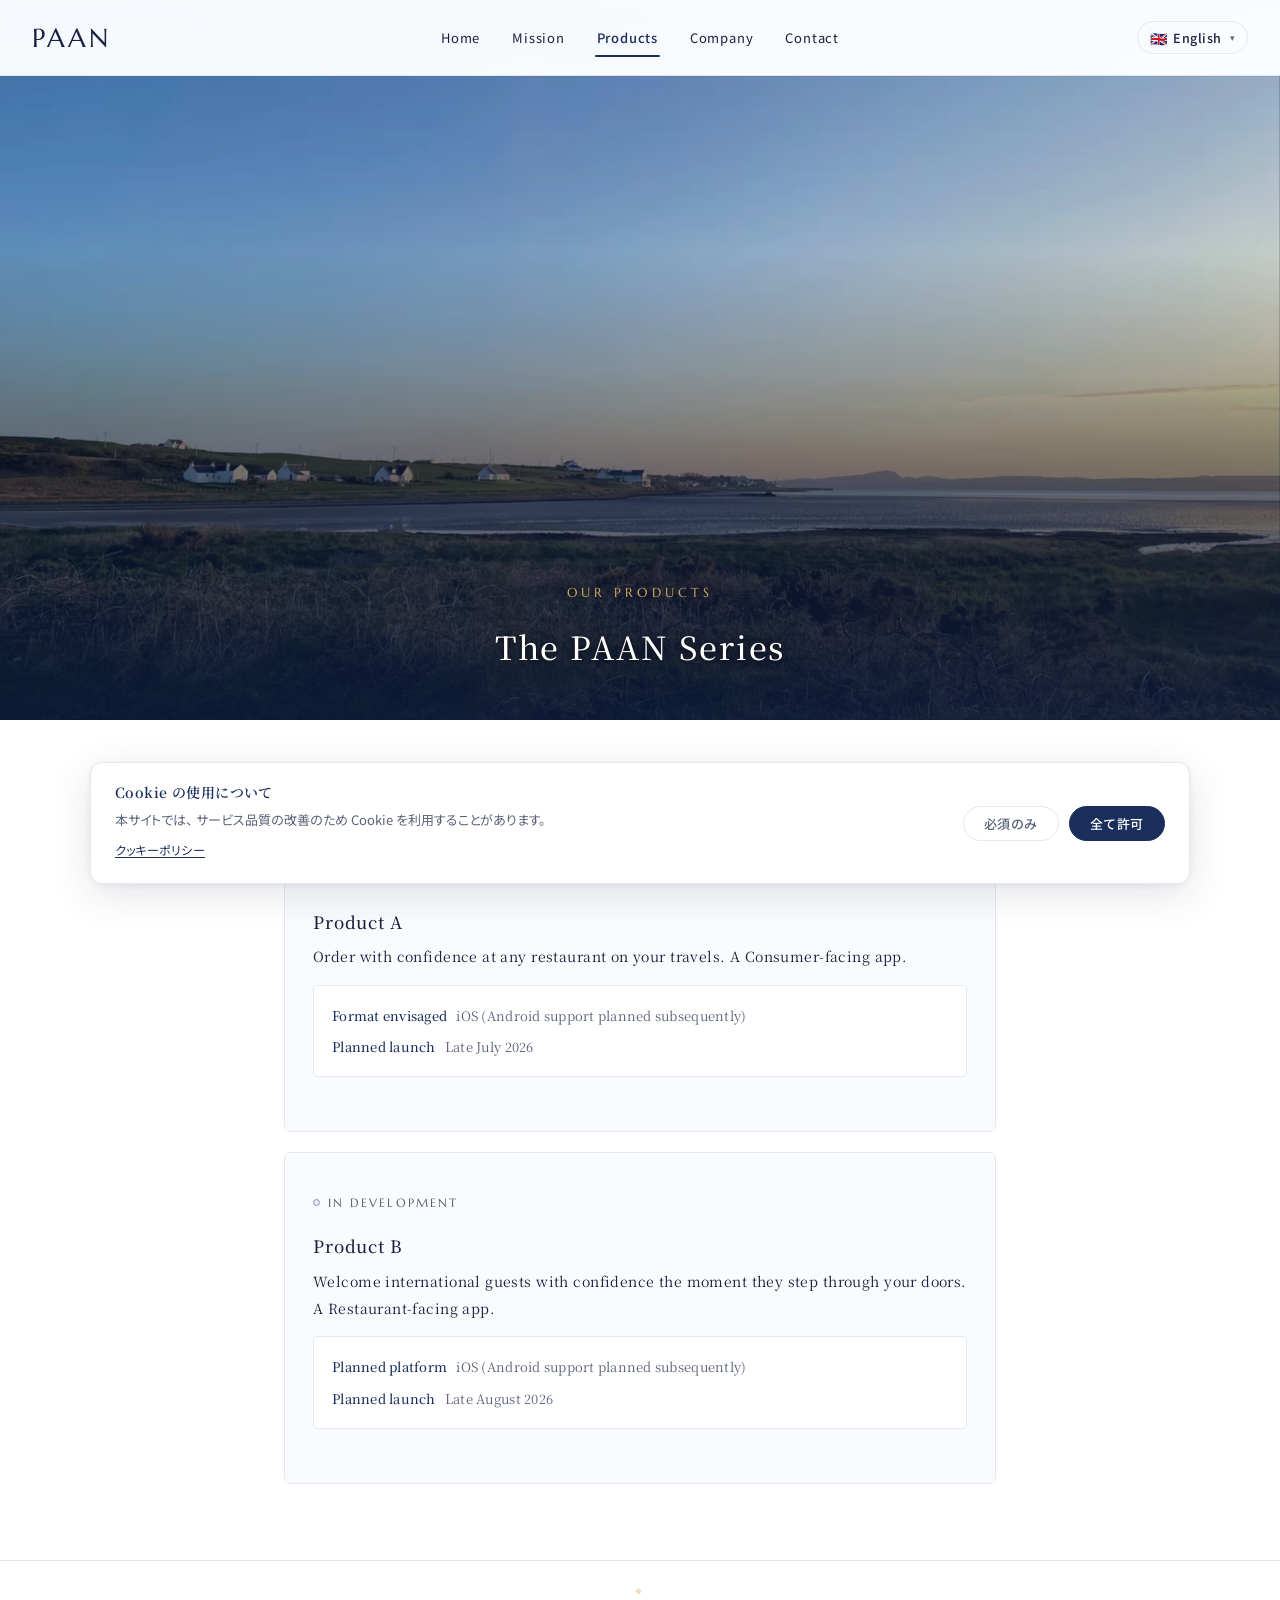
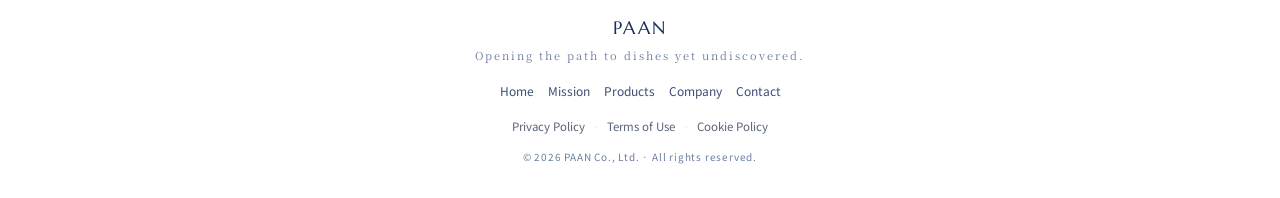
==== brand.html @ b70f4df4 "v42: apply mission question_p2 and first_p2 rewrite across 12 langs (v41 missed i18n due to encoding" ====
<!DOCTYPE html>
<html lang="ja" class="no-js">
<head>
<meta charset="UTF-8">
<meta name="viewport" content="width=device-width, initial-scale=1.0, viewport-fit=cover">
<title data-i18n="seo.titles.brand">プロダクト | 株式会社PAAN</title>
<meta name="description" data-i18n-attr="content:page.brand.description" content="株式会社PAAN が手掛けるプロダクト。">
<meta name="keywords" data-i18n-attr="content:seo.keywords" content="株式会社PAAN, PAAN, 乾 禄三郎, 由井 恒輝">
<meta name="author" content="株式会社PAAN">
<meta name="publisher" content="株式会社PAAN">
<meta name="geo.region" content="JP-13">
<meta name="geo.placename" content="目黒区, 東京都">
<meta name="geo.position" content="35.6442;139.7000">
<meta name="ICBM" content="35.6442, 139.7000">
<meta name="theme-color" content="#1A2E5C">
<meta name="apple-mobile-web-app-title" content="PAAN">
<meta property="og:type" content="article">
<meta property="og:title" data-i18n-attr="content:seo.titles.brand" content="プロダクト | 株式会社PAAN">
<meta property="og:description" data-i18n-attr="content:page.brand.description" content="食を通じた文化の橋渡しを、 テクノロジーと人工知能の力で。">
<meta property="og:url" content="https://www.paan.co.jp/brand">

<!-- SEO: canonical -->
<link rel="canonical" href="https://www.paan.co.jp/brand">

<!-- SEO: hreflang for 12 locales + x-default -->
<link rel="alternate" hreflang="ja" href="https://www.paan.co.jp/brand">
<link rel="alternate" hreflang="en" href="https://www.paan.co.jp/en/brand">
<link rel="alternate" hreflang="zh-CN" href="https://www.paan.co.jp/zh-CN/brand">
<link rel="alternate" hreflang="zh-TW" href="https://www.paan.co.jp/zh-TW/brand">
<link rel="alternate" hreflang="ko" href="https://www.paan.co.jp/ko/brand">
<link rel="alternate" hreflang="es" href="https://www.paan.co.jp/es/brand">
<link rel="alternate" hreflang="fr" href="https://www.paan.co.jp/fr/brand">
<link rel="alternate" hreflang="de" href="https://www.paan.co.jp/de/brand">
<link rel="alternate" hreflang="it" href="https://www.paan.co.jp/it/brand">
<link rel="alternate" hreflang="vi" href="https://www.paan.co.jp/vi/brand">
<link rel="alternate" hreflang="id" href="https://www.paan.co.jp/id/brand">
<link rel="alternate" hreflang="th" href="https://www.paan.co.jp/th/brand">
<link rel="alternate" hreflang="x-default" href="https://www.paan.co.jp/brand">

<!-- OGP: og:image (= i18n.jsが言語別に書き換え) -->
<meta property="og:image" content="https://www.paan.co.jp/og/og-ja.png">
<meta property="og:image:width" content="1200">
<meta property="og:image:height" content="630">
<meta property="og:image:alt" content="PAAN">
<meta property="og:locale" content="ja_JP">
<meta property="og:locale:alternate" content="en_GB">
<meta property="og:locale:alternate" content="zh_CN">
<meta property="og:locale:alternate" content="zh_TW">
<meta property="og:locale:alternate" content="ko_KR">
<meta property="og:locale:alternate" content="es_ES">
<meta property="og:locale:alternate" content="fr_FR">
<meta property="og:locale:alternate" content="de_DE">
<meta property="og:locale:alternate" content="it_IT">
<meta property="og:locale:alternate" content="vi_VN">
<meta property="og:locale:alternate" content="id_ID">
<meta property="og:locale:alternate" content="th_TH">

<!-- Twitter Card -->
<meta name="twitter:card" content="summary_large_image">
<meta name="twitter:image" content="https://www.paan.co.jp/og/og-ja.png">

<link rel="icon" type="image/png" sizes="32x32" href="/favicon-32.png?v=42">
<link rel="icon" type="image/png" sizes="16x16" href="/favicon-16.png?v=42">
<link rel="shortcut icon" href="/favicon.ico?v=42">
<link rel="apple-touch-icon" sizes="180x180" href="/apple-touch-icon.png?v=42">
<link rel="manifest" href="/site.webmanifest">

<!-- v30.33: hero image preload for LCP -->
<link rel="preload" as="image" type="image/avif" href="/assets/hero/hero-brand-1600.avif" media="(min-width:721px)">
<link rel="preload" as="image" type="image/avif" href="/assets/hero/hero-brand-mobile-1200.avif" media="(max-width:720px)">
<link rel="preload" as="image" type="image/webp" href="/assets/hero/hero-brand-1600.webp" media="(min-width:721px)">
<link rel="preload" as="image" type="image/webp" href="/assets/hero/hero-brand-mobile-1200.webp" media="(max-width:720px)">
<link rel="preconnect" href="https://fonts.googleapis.com">
<link rel="preconnect" href="https://fonts.gstatic.com" crossorigin>
<link href="https://fonts.googleapis.com/css2?family=Marcellus&family=Playfair+Display:wght@400;500;600&family=Noto+Serif+JP:wght@400;500&family=Noto+Sans+JP:wght@400;500;700&display=swap" rel="stylesheet">

<link rel="stylesheet" href="/style.css?v=42">
<link rel="stylesheet" href="/cookie-consent.css?v=42">
<script src="/i18n.js" defer></script>
<script src="/header-footer.js" defer></script>
<script src="/paan-anim.js" defer></script>
<script src="/cookie-consent.js" defer></script>
<!-- v30.31: JSON-LD Organization for Google Knowledge Panel -->
<script type="application/ld+json">
{
  "@context": "https://schema.org",
  "@type": "Organization",
  "name": "株式会社PAAN",
  "alternateName": "PAAN Co., Ltd.",
  "url": "https://www.paan.co.jp",
  "logo": "https://www.paan.co.jp/icon-512.png",
  "image": "https://www.paan.co.jp/og/og-ja.png",
  "description": "食を通じて、 言葉と文化の壁を越え、 未だ見ぬ料理への道を拓く。 株式会社PAAN は、 PAAN シリーズを通じて、 食事の前にあるさまざまな悔しさにプロダクトで応えていきます。",
  "foundingDate": "2026-06-03",
  "founders": [
    {
      "@type": "Person",
      "name": "乾 禄三郎",
      "alternateName": "Rokusaburo INUI",
      "jobTitle": "代表取締役 / CEO"
    },
    {
      "@type": "Person",
      "name": "由井 恒輝",
      "alternateName": "Koki YUI",
      "jobTitle": "ジェネラルカウンセル / GC"
    }
  ],
  "address": {
    "@type": "PostalAddress",
    "streetAddress": "中目黒 3-5-20",
    "addressLocality": "目黒区",
    "addressRegion": "東京都",
    "postalCode": "153-0061",
    "addressCountry": "JP"
  },
  "sameAs": []
}
</script>

    <!-- v35: 他ページの prefetch (アイドル時に裏で取得、 遷移時に即時表示) -->
    <link rel="prefetch" href="/" as="document">
    <link rel="prefetch" href="/mission" as="document">
    <link rel="prefetch" href="/company" as="document">
    <link rel="prefetch" href="/contact" as="document">
    <link rel="prefetch" href="/message" as="document">
  </head>
<body data-site="paan">

<div id="site-header"></div>

<!-- HERO (v30: アイラ島 夕陽の海岸 = brand) -->
<section class="sub-hero sub-hero-brand">
  <picture class="hero-bg">
    <source type="image/avif" media="(min-width:1280px)" srcset="/assets/hero/hero-brand-1600.avif">
    <source type="image/avif" media="(min-width:721px)" srcset="/assets/hero/hero-brand-1600.avif">
    <source type="image/avif" media="(min-width:481px)" srcset="/assets/hero/hero-brand-mobile-1200.avif">
    <source type="image/avif" srcset="/assets/hero/hero-brand-mobile-800.avif">
    <source type="image/webp" media="(min-width:1280px)" srcset="/assets/hero/hero-brand-1600.webp">
    <source type="image/webp" media="(min-width:721px)" srcset="/assets/hero/hero-brand-1600.webp">
    <source type="image/webp" media="(min-width:481px)" srcset="/assets/hero/hero-brand-mobile-1200.webp">
    <source type="image/webp" srcset="/assets/hero/hero-brand-mobile-800.webp">
    <img src="/assets/hero/hero-brand-1600.webp"
         alt=""
         loading="eager"
         fetchpriority="high"
         decoding="async"
         class="hero-bg-img">
  </picture>
  <div class="hero-content">
  <div class="page-eyebrow" data-i18n="page.brand.eyebrow">Our Products</div>
  <h1 class="page-title" data-i18n="page.brand.page_title">PAAN シリーズ</h1>
  </div>
</section>

<main class="page-wrap">

  <section class="info-section anim-reveal">
    <h2 class="info-h" data-i18n="page.brand.first_h">プロダクト</h2>

    <article class="brand-card">
      <div class="brand-card-status brand-card-status--testing">
        <span class="status-dot status-dot-testing" aria-hidden="true"></span>
        <span data-i18n="page.brand.menupaan_status">テスト中</span>
      </div>

      <h3 class="brand-card-name-sm" data-i18n="page.brand.menupaan_name">プロダクトA</h3>

      <div class="brand-card-body">
        <p data-i18n="page.brand.menupaan_desc"></p>
        <ul class="brand-features">
          <li><strong data-i18n="page.brand.menupaan_feature_form_label">想定提供形態</strong> <span data-i18n="page.brand.menupaan_feature_form_value"></span></li>
          <li><strong data-i18n="page.brand.menupaan_feature_launch_label">公開予定</strong> <span data-i18n="page.brand.menupaan_feature_launch_value"></span></li>
        </ul>
      </div>
    </article>

    <article class="brand-card">
      <div class="brand-card-status">
        <span class="status-dot status-dot-soon" aria-hidden="true"></span>
        <span data-i18n="page.brand.others_status">開発中</span>
      </div>

      <h3 class="brand-card-name-sm" data-i18n="page.brand.others_name">プロダクトB</h3>

      <div class="brand-card-body">
        <p data-i18n="page.brand.others_desc"></p>
        <ul class="brand-features">
          <li><strong data-i18n="page.brand.others_feature_form_label">想定提供形態</strong> <span data-i18n="page.brand.others_feature_form_value"></span></li>
          <li><strong data-i18n="page.brand.others_feature_launch_label">公開予定</strong> <span data-i18n="page.brand.others_feature_launch_value"></span></li>
        </ul>
      </div>
    </article>
  </section>

</main>

<div id="site-footer"></div>

</body>
</html>
---- style.css ----
/* ============================================
   PAAN Corporate Site v2
   menupaan.com 完全踏襲、 色のみ Royal Navy 系に置換
   ============================================ */

:root {
  /* === Color tokens === */
  /* menupaan: 主軸赤 #9B1C31 → PAAN: 主軸紺 #1A2E5C */
  --paan-primary:      #1A2E5C;   /* 主軸 royal navy (= menupaan #9B1C31 相当) */
  --paan-primary-deep: #0E1C3D;   /* hover 用 deep (= menupaan #7A1025 相当) */
  --paan-primary-soft: #6B7DA0;   /* sub label 紺グレー (= menupaan #C27680 相当) */
  --paan-gold:         #C9A961;   /* heritage gold (= menupaan diners theme と共通) */

  /* === Surfaces & lines === */
  --paan-bg:        #FFFFFF;
  --paan-card:      #FAFBFD;       /* 微寒色 (紺系の極淡い背景、 旧 #FDFAFB から青寄りへ) */
  --paan-line:      #E4E8F0;       /* menupaan #F0E4D9 相当 (紺系) */
  --paan-line-2:    #E0E5ED;       /* footer border 相当 (紺系統) */

  /* === Type colors === */
  --paan-ink:       #1A2040;       /* 本文 (= menupaan #3A1420 相当の濃紺) */
  --paan-ink-mid:   #5A6378;       /* 中間 (= menupaan #7A6968 相当) */
  --paan-ink-soft:  #8898B2;       /* 弱 (= menupaan #C27680 相当) */
}

* { margin:0; padding:0; box-sizing:border-box; }

/* v30.37: html背景を明示 (=ページ遷移時の黒チラつき防止) */
html {
  background:#FFFFFF;
}

body {
  font-family:'Noto Sans JP', -apple-system, 'Helvetica Neue', sans-serif;
  background:#FFFFFF;
  color:var(--paan-ink);
  line-height:1.8;
  -webkit-font-smoothing:antialiased;
  -moz-osx-font-smoothing:grayscale;
  text-rendering:optimizeLegibility;
  /* fixed header オフセット (menupaan踏襲) */
  padding-top:96px;
}

html { scroll-padding-top:108px; scroll-behavior:smooth; }

a { color:inherit; text-decoration:none; }

img { max-width:100%; height:auto; display:block; }

/* ============================================
   HEADER — menupaan.com 完全踏襲 (fixed + blur)
   ============================================ */
.mp-site-header {
  padding:20px 32px;
  display:flex;
  align-items:center;
  justify-content:space-between;
  border-bottom:1px solid var(--paan-line);
  background:rgba(255,255,255,0.96);
  backdrop-filter:saturate(160%) blur(14px);
  -webkit-backdrop-filter:saturate(160%) blur(14px);
  font-family:'Noto Sans JP', -apple-system, sans-serif;
  position:fixed;
  top:0; left:0; right:0;
  z-index:1000;
  will-change:transform;
  -webkit-transform:translate3d(0,0,0);
  transform:translate3d(0,0,0);
  box-shadow:0 1px 0 rgba(0,0,0,0.04);
}

.mp-site-header.mp-scrolled {
  box-shadow:0 2px 12px rgba(0,0,0,0.06);
}

.mp-site-header a { text-decoration:none; color:inherit; }

/* ロゴ — menupaan の MENU-PAAN 表記と完全同形式
   v3 (2026-05-10 ろくちゃん指示「ヘッダーnavの中央揃え微調整」):
   flex:1 を持たせて右側の mp-header-spacer (= flex:1) と対称化、
   ロゴ幅に依存せず mp-lp-nav が画面物理中央に揃う仕組み。 */
.mp-site-logo {
  font-family:'Marcellus', 'Noto Serif JP', serif;
  font-size:26px;
  color:var(--paan-primary);
  letter-spacing:3px;
  line-height:1;
  display:inline-flex;
  align-items:baseline;
  gap:10px;
  white-space:nowrap;
  flex-shrink:0;
  flex:1;
  justify-content:flex-start;
}

/* LP ナビ (menupaan踏襲: 中央寄せ、 下線 active 表示) */
.mp-lp-nav {
  display:flex;
  align-items:center;
  gap:28px;
  flex:1;
  justify-content:center;
}

.mp-lp-link {
  font-size:13px;
  letter-spacing:0.06em;
  color:#5a6378;
  padding:6px 2px;
  position:relative;
  transition:color 0.15s;
  white-space:nowrap;
}

.mp-lp-link:hover {
  color:var(--paan-primary);
}

.mp-lp-link.active {
  color:var(--paan-primary);
  font-weight:500;
}

.mp-lp-link.active::after {
  content:'';
  position:absolute;
  bottom:-2px;
  left:0; right:0;
  height:2px;
  border-radius:2px;
  background:var(--paan-primary);
}

/* 言語ドロップダウン (= 右側、 menupaan.com 完全踏襲)
   v17 (2026-05-11): 12言語対応の locale dropdown を追加
   ヘッダー右側に配置し、 mp-lp-nav (= 中央揃え) との左右対称を維持 */
.mp-locale-wrapper {
  position:relative;
  flex:1;
  display:flex;
  justify-content:flex-end;
}

.mp-locale-button {
  display:inline-flex;
  align-items:center;
  gap:6px;
  background:transparent;
  border:1px solid var(--paan-line);
  border-radius:999px;
  padding:6px 12px;
  font-family:'Noto Sans JP', sans-serif;
  font-size:12.5px;
  color:var(--paan-ink);
  cursor:pointer;
  transition:all 0.15s;
}

.mp-locale-button:hover {
  border-color:var(--paan-primary-soft);
  background:var(--paan-card);
}

.mp-locale-flag {
  font-size:14px;
  line-height:1;
}

.mp-locale-name {
  font-weight:500;
  letter-spacing:0.04em;
}

.mp-locale-arrow {
  font-size:9px;
  color:var(--paan-ink-mid);
  margin-left:2px;
}

.mp-locale-menu {
  position:absolute;
  top:calc(100% + 8px);
  right:0;
  min-width:280px;
  background:#FFFFFF;
  border:1px solid var(--paan-line);
  border-radius:8px;
  box-shadow:0 8px 24px rgba(26,32,64,0.10);
  padding:6px;
  display:none;
  grid-template-columns:1fr 1fr;
  gap:2px;
  z-index:1000;
}

.mp-locale-menu.is-open {
  display:grid;
}

.mp-locale-item {
  display:flex;
  align-items:center;
  gap:8px;
  padding:8px 10px;
  border-radius:6px;
  text-decoration:none;
  color:var(--paan-ink);
  font-size:12.5px;
  font-family:'Noto Sans JP', sans-serif;
  letter-spacing:0.02em;
  transition:background 0.12s;
}

.mp-locale-item:hover {
  background:var(--paan-card);
}

.mp-locale-item.is-current {
  background:var(--paan-card);
  font-weight:500;
}

.mp-locale-item-flag {
  font-size:15px;
  line-height:1;
  flex-shrink:0;
}

.mp-locale-item-name {
  flex:1;
  white-space:nowrap;
  overflow:hidden;
  text-overflow:ellipsis;
}

.mp-locale-item-check {
  color:var(--paan-primary);
  font-size:12px;
  margin-left:auto;
}

/* ============================================================
   v18: モバイル ハンバーガーメニュー + 全画面ドロワー
   デスクトップでは display:none、 モバイル (≤720px) で出現
   ============================================================ */
.mp-burger {
  display:none;
  flex-direction:column;
  justify-content:space-between;
  width:28px;
  height:20px;
  background:transparent;
  border:0;
  padding:0;
  cursor:pointer;
  flex-shrink:0;
}

.mp-burger-bar {
  display:block;
  width:100%;
  height:2px;
  background:var(--paan-primary);
  border-radius:2px;
  /* v30.36: 時間延長 + cubic-bezier で上品な変形 */
  transition: transform 0.4s cubic-bezier(0.68, -0.55, 0.27, 1.55), opacity 0.25s ease;
}

/* 開いた状態 (= ✕ 形に変形、 closeBtn を別途置くので任意) */
.mp-burger[aria-expanded="true"] .mp-burger-bar:nth-child(1) {
  transform:translateY(9px) rotate(45deg);
}
.mp-burger[aria-expanded="true"] .mp-burger-bar:nth-child(2) {
  opacity:0;
}
.mp-burger[aria-expanded="true"] .mp-burger-bar:nth-child(3) {
  transform:translateY(-9px) rotate(-45deg);
}

/* v30.10: MENU-PAAN完全踏襲のハンバーガー
   - ヘッダー直下、 右側に寄せた縦長パネル (= 全幅ではない)
   - 背景白 + 控えめshadow
   - 言語セクションはアコーディオン (= 初期は閉じて、 タップで展開) */
.mp-mobile-drawer {
  /* v30.37: 外側コンテナは即時表示/非表示。 アニメは drawer-inner で担当 */
  position:fixed;
  top:64px;
  left:0;
  right:0;
  bottom:0;
  background:transparent;
  z-index:9999;
  pointer-events:none;
  /* 閉じてる時は内側がアニメ後に invisible になるので、 クリックを透過 */
}

@media (max-width:480px) {
  .mp-mobile-drawer { top:60px; }
}

.mp-mobile-drawer.is-open {
  pointer-events:auto;
}

.mp-mobile-drawer-inner {
  position:absolute;
  top:0;
  right:0;
  /* v30.37: 上品な開閉アニメ */
  width:240px;
  max-width:calc(100vw - 28px);
  max-height:calc(100vh - 70px);
  background:#FFFFFF;
  padding:8px 0;
  overflow-y:auto;
  overflow-x:hidden;
  /* 動きの起点を右上 = 「メニューアイコンから生まれる」 ように
     初期 opacity:0 + translateY(-8px) + scale(0.96)
     開く時 (= is-open) はゆっくりふわっと開く (0.45秒)
     閉じる時 (= is-open外す) は素早く消える (0.22秒) */
  transform-origin: 100% 0;
  transform: translateY(-8px) scale(0.96);
  opacity: 0;
  visibility: hidden;
  transition:
    transform 0.22s cubic-bezier(0.4, 0, 1, 1),
    opacity 0.18s ease-out,
    visibility 0s linear 0.22s;
  box-shadow:0 14px 40px rgba(26, 46, 92, 0.18), 0 2px 10px rgba(26, 46, 92, 0.08);
  border:1px solid var(--paan-line);
  border-radius:10px;
  box-sizing:border-box;
}

.mp-mobile-drawer.is-open .mp-mobile-drawer-inner {
  transform: translateY(0) scale(1);
  opacity: 1;
  visibility: visible;
  /* 開く時はゆっくり、 上品なオーバーシュート風 cubic-bezier */
  transition:
    transform 0.45s cubic-bezier(0.16, 1, 0.3, 1),
    opacity 0.28s ease-out,
    visibility 0s linear 0s;
}

/* v30.37: ドロワー閉じる時もアニメを保持 (=is-open外しでcubic-bezier効く) */

/* v30.37: ドロワー内のメニュー項目を staggered で順番に登場
   ドロワー枠が動いてる途中から項目が現れ始める = 一連の流れに */
.mp-mobile-drawer .mp-mobile-link,
.mp-mobile-drawer .mp-mobile-locale-toggle {
  opacity: 0;
  transform: translateY(-4px);
  transition:
    opacity 0.3s ease-out,
    transform 0.4s cubic-bezier(0.16, 1, 0.3, 1);
}

.mp-mobile-drawer.is-open .mp-mobile-link,
.mp-mobile-drawer.is-open .mp-mobile-locale-toggle {
  opacity: 1;
  transform: translateY(0);
}

/* 順番遅延 — ドロワー枠が開き始めてから 0.15s 後に項目1番目が現れる、 以後 0.06s 間隔
   nav 5項目 + トグル = 計6項目 */
.mp-mobile-drawer.is-open .mp-mobile-link:nth-child(1)  { transition-delay: 0.15s; }
.mp-mobile-drawer.is-open .mp-mobile-link:nth-child(2)  { transition-delay: 0.21s; }
.mp-mobile-drawer.is-open .mp-mobile-link:nth-child(3)  { transition-delay: 0.27s; }
.mp-mobile-drawer.is-open .mp-mobile-link:nth-child(4)  { transition-delay: 0.33s; }
.mp-mobile-drawer.is-open .mp-mobile-link:nth-child(5)  { transition-delay: 0.39s; }
.mp-mobile-drawer.is-open .mp-mobile-locale-toggle      { transition-delay: 0.45s; }

/* v30.40: 言語アコーディオン展開時の locale-item を staggered で登場 */
.mp-mobile-locale-item {
  opacity: 0;
  transform: translateY(-4px);
  transition:
    opacity 0.25s ease-out,
    transform 0.3s cubic-bezier(0.16, 1, 0.3, 1);
}

/* アコーディオン展開状態 (= aria-expanded=true) */
.mp-mobile-locale-toggle[aria-expanded="true"] + .mp-mobile-locale-grid .mp-mobile-locale-item {
  opacity: 1;
  transform: translateY(0);
}

/* locale-item の staggered (= 12言語、 各40msずつ遅延) */
.mp-mobile-locale-toggle[aria-expanded="true"] + .mp-mobile-locale-grid .mp-mobile-locale-item:nth-child(1)  { transition-delay: 0.04s; }
.mp-mobile-locale-toggle[aria-expanded="true"] + .mp-mobile-locale-grid .mp-mobile-locale-item:nth-child(2)  { transition-delay: 0.08s; }
.mp-mobile-locale-toggle[aria-expanded="true"] + .mp-mobile-locale-grid .mp-mobile-locale-item:nth-child(3)  { transition-delay: 0.12s; }
.mp-mobile-locale-toggle[aria-expanded="true"] + .mp-mobile-locale-grid .mp-mobile-locale-item:nth-child(4)  { transition-delay: 0.16s; }
.mp-mobile-locale-toggle[aria-expanded="true"] + .mp-mobile-locale-grid .mp-mobile-locale-item:nth-child(5)  { transition-delay: 0.20s; }
.mp-mobile-locale-toggle[aria-expanded="true"] + .mp-mobile-locale-grid .mp-mobile-locale-item:nth-child(6)  { transition-delay: 0.24s; }
.mp-mobile-locale-toggle[aria-expanded="true"] + .mp-mobile-locale-grid .mp-mobile-locale-item:nth-child(7)  { transition-delay: 0.28s; }
.mp-mobile-locale-toggle[aria-expanded="true"] + .mp-mobile-locale-grid .mp-mobile-locale-item:nth-child(8)  { transition-delay: 0.32s; }
.mp-mobile-locale-toggle[aria-expanded="true"] + .mp-mobile-locale-grid .mp-mobile-locale-item:nth-child(9)  { transition-delay: 0.36s; }
.mp-mobile-locale-toggle[aria-expanded="true"] + .mp-mobile-locale-grid .mp-mobile-locale-item:nth-child(10) { transition-delay: 0.40s; }
.mp-mobile-locale-toggle[aria-expanded="true"] + .mp-mobile-locale-grid .mp-mobile-locale-item:nth-child(11) { transition-delay: 0.44s; }
.mp-mobile-locale-toggle[aria-expanded="true"] + .mp-mobile-locale-grid .mp-mobile-locale-item:nth-child(12) { transition-delay: 0.48s; }

/* reduced-motion: アニメ無効 */
@media (prefers-reduced-motion: reduce) {
  .mp-mobile-drawer-inner,
  .mp-mobile-drawer .mp-mobile-link,
  .mp-mobile-drawer .mp-mobile-locale-toggle,
  .mp-mobile-drawer .mp-mobile-locale-item {
    transition: none !important;
    transform: none !important;
  }
}

/* v30.10: クローズボタンは表示不要 */
.mp-mobile-close {
  display:none;
}

.mp-mobile-nav {
  display:flex;
  flex-direction:column;
  gap:0;
  margin-bottom:0;
}

.mp-mobile-link {
  /* v30.12: MENU-PAAN .mp-gear-item 完全踏襲
     padding:10px 18px / font-size:13px / 区切り線なし (= hover背景のみ) */
  display:flex;
  align-items:center;
  gap:8px;
  padding:10px 18px;
  font-family:'Noto Sans JP', sans-serif;
  font-size:13px;
  font-weight:400;
  color:var(--paan-ink);
  text-decoration:none;
  letter-spacing:0.02em;
  border-bottom:0;
  transition:background 0.12s, color 0.12s;
  box-sizing:border-box;
}

/* v30.15: ホームSVGアイコン */
.mp-mobile-link-icon {
  display:inline-flex;
  align-items:center;
  justify-content:center;
  color:var(--paan-ink-mid);
  flex-shrink:0;
  transition:color 0.12s;
}

.mp-mobile-link:hover .mp-mobile-link-icon,
.mp-mobile-link.active .mp-mobile-link-icon {
  color:var(--paan-primary);
}

.mp-mobile-link:hover {
  background:#F5F7FB;
  color:var(--paan-primary);
}

.mp-mobile-link.active {
  background:#F5F7FB;
  color:var(--paan-primary);
  font-weight:500;
}

.mp-mobile-locale-section {
  margin-top:0;
  padding-top:0;
  border-top:0;
}

/* v30.12: 言語アコーディオントグル MENU-PAAN .mp-gear-lang-summary 準拠
   = .mp-gear-item と同じパディング 10px 18px、 font-size 13px */
.mp-mobile-locale-toggle {
  display:flex;
  align-items:center;
  justify-content:space-between;
  width:100%;
  padding:10px 18px;
  background:transparent;
  border:0;
  border-top:1px solid var(--paan-line);
  cursor:pointer;
  font-family:'Noto Sans JP', sans-serif;
  font-size:13px;
  font-weight:400;
  color:var(--paan-ink);
  letter-spacing:0.02em;
  text-align:left;
  transition:background 0.12s, color 0.12s;
  box-sizing:border-box;
}

.mp-mobile-locale-toggle:hover {
  background:#F5F7FB;
  color:var(--paan-primary);
}

.mp-mobile-locale-toggle-label {
  font-family:'Noto Sans JP', sans-serif;
  font-size:13px;
  letter-spacing:0.02em;
  color:inherit;
  flex:1;
}

/* v30.15: 言語トグルの地球儀SVG */
.mp-mobile-locale-toggle-icon {
  display:inline-flex;
  align-items:center;
  justify-content:center;
  margin-right:8px;
  color:var(--paan-ink-mid);
  flex-shrink:0;
  transition:color 0.12s;
}

.mp-mobile-locale-toggle:hover .mp-mobile-locale-toggle-icon,
.mp-mobile-locale-toggle[aria-expanded="true"] .mp-mobile-locale-toggle-icon {
  color:var(--paan-primary);
}

.mp-mobile-locale-toggle-chevron {
  font-size:11px;
  color:var(--paan-ink-mid);
  transition:transform 0.15s ease;
  margin-left:8px;
}

.mp-mobile-locale-toggle[aria-expanded="true"] .mp-mobile-locale-toggle-chevron {
  transform:rotate(180deg);
}

.mp-mobile-locale-label {
  display:none;
}

/* v30.12: アコーディオン本体 MENU-PAAN .mp-gear-lang-list 準拠
   2列grid + 紺の薄背景 + fadeInアニメ */
.mp-mobile-locale-grid {
  display:none;
  grid-template-columns:1fr 1fr;
  gap:0;
  background:#F5F7FB;
  border-top:1px solid var(--paan-line);
  animation:paanLangFadeIn 0.18s ease-out;
}

.mp-mobile-locale-grid.is-expanded {
  display:grid;
}

@keyframes paanLangFadeIn {
  from { opacity:0; }
  to { opacity:1; }
}

.mp-mobile-locale-item {
  display:flex;
  align-items:center;
  gap:5px;
  /* v30.14: padding 14px/8px → 10px/6px、 gap 6px → 5px (= 240px幅に収める) */
  padding:9px 6px 9px 10px;
  border-radius:0;
  text-decoration:none;
  color:var(--paan-ink);
  font-size:12px;
  font-family:'Noto Sans JP', sans-serif;
  transition:background 0.12s, color 0.12s;
}

.mp-mobile-locale-item:hover,
.mp-mobile-locale-item:active {
  background:rgba(26,46,92,0.05);
  color:var(--paan-primary);
}

.mp-mobile-locale-item.is-current {
  color:var(--paan-primary);
  font-weight:500;
  background:rgba(26,46,92,0.04);
}

.mp-mobile-locale-flag {
  font-size:14px;
  line-height:1;
  flex-shrink:0;
}

.mp-mobile-locale-name {
  flex:1;
  white-space:nowrap;
  overflow:hidden;
  text-overflow:ellipsis;
}

.mp-mobile-locale-check {
  color:var(--paan-primary);
  font-size:11px;
  margin-left:auto;
}

@media (max-width:720px) {
  /* v18: モバイルでは PC用ナビ・言語ドロップダウンを隠して、 ハンバーガー方式に切替 */
  .mp-lp-nav { display:none !important; }
  .mp-locale-wrapper { display:none !important; }
  .mp-burger { display:flex !important; }
}

@media (max-width:720px) {
  body { padding-top:72px; }
  html { scroll-padding-top:84px; }
  .mp-site-header { padding:14px 18px; justify-content:space-between; }
  .mp-site-logo { font-size:20px; letter-spacing:2px; flex:0 0 auto; }
}

@media (max-width:480px) {
  .mp-site-header { padding:12px 16px; }
}

/* ============================================
   HERO (menupaan踏襲: 背景画像 + 白いoverlay)
   ============================================ */
/* ============================================
   HERO (v30: アイラ島写真を主役、 白文字 + 下からダークグラデーション)
   v30.1: bodyのpadding-top:96px に重ねるため、 margin-top:-96px + padding-top:96px
   ============================================ */
.hero {
  position:relative;
  /* v30.1: body の padding-top:96px を相殺してヘッダー裏まで広げる */
  margin-top:-96px;
  padding:96px 24px 0;
  /* v30: テキスト位置を下寄りに (= 道の手前 = ユーザー視点) */
  min-height:640px;
  display:flex;
  flex-direction:column;
  justify-content:flex-end;
  text-align:center;
  /* v34: プレースホルダを Royal Navy 暗系に統一
     旧 #FFFFFF (v31.3): 画像 fade-in 中に白が透けて「白フラッシュ」感が出てた
     新 #0E1C3D: 画像と同系色なので fade-in が静かに収まる */
  background-color: #0E1C3D;
  overflow:hidden;
}

/* v30.33: hero-bg = picture/img を背景画像のように敷く */
.hero-bg,
.hero-bg-img {
  position:absolute;
  inset:0;
  width:100%;
  height:100%;
  object-fit:cover;
  object-position:center center;
  z-index:0;
}

.hero-bg-img {
  /* v34: シンプル fade-in、 0.6s
     Royal Navy 暗背景の上に画像が静かに現れる */
  opacity:0;
  animation: heroFadeIn 0.6s ease-out forwards;
}

@keyframes heroFadeIn {
  from { opacity: 0; }
  to   { opacity: 1; }
}

/* hero-content は picture の上に重ねる */
.hero-content {
  position:relative;
  z-index:2;
  display:flex;
  flex-direction:column;
  justify-content:flex-end;
  flex:1;
}

/* デスクトップ高解像度 (v30.33: 画像はpicture要素が担当、 サイズだけ) */
@media (min-width:1280px) {
  .hero {
    min-height:720px;
  }
}

/* モバイル: 高さ調整 (v30.33: picture が縦構図 4:5 画像を担当) */
@media (max-width:720px) {
  .hero {
    min-height:620px;
    padding:96px 20px 0;
  }
  /* モバイルは縦構図、 道の真ん中をフォーカス */
  .hero .hero-bg-img {
    object-position:center 35%;
  }
}

@media (max-width:480px) {
  .hero {
    min-height:600px;
  }
}

/* v34.3: 下からのダークグラデーションオーバーレイ
   - 画像が現れた後 (0.4s delay) に暗グラデが上から乗ってくる
   - 旧 v34: 0s から opacity:1 → 画像 fade 中に 「暗背景+暗グラデ+薄画像」 で黒ちらつき発生
   - 新 v34.3: 画像が出揃ったタイミングで暗グラデが重なる → 黒ちらつき解消 */
.hero::before {
  content:'';
  position:absolute;
  inset:0;
  background:linear-gradient(
    180deg,
    rgba(14,28,61,0.05) 0%,
    rgba(14,28,61,0.15) 40%,
    rgba(14,28,61,0.55) 75%,
    rgba(14,28,61,0.78) 100%
  );
  z-index:1;
  pointer-events:none;
  opacity:0;
  animation: heroOverlayIn 0.5s ease-out 0.4s forwards;
}

@keyframes heroOverlayIn {
  from { opacity: 0; }
  to   { opacity: 1; }
}

/* v30.36: .hero > * は hero-content と ::before のみに適用 (= picture を除外)
   旧 .hero > * { position:relative; z-index:2 } は picture の position:absolute を潰してた */
.hero > .hero-content {
  position:relative;
  z-index:2;
}

.hero-title {
  font-family:'Noto Serif JP', serif;
  font-size:32px;
  font-weight:500;
  /* v30: 紺 → 白文字 */
  color:#FFFFFF;
  letter-spacing:0.04em;
  line-height:1.55;
  margin:0 auto 18px;
  max-width:680px;
  /* v30: 影で可読性ブースト */
  text-shadow:0 2px 24px rgba(0,0,0,0.45), 0 1px 2px rgba(0,0,0,0.3);
}

.hero-sub {
  font-family:'Noto Serif JP', serif;
  font-size:16px;
  font-weight:400;
  /* v30: 中間グレー → 白に近い淡色 */
  color:rgba(255,255,255,0.92);
  letter-spacing:0.04em;
  line-height:2;
  margin:0 auto 48px;
  max-width:620px;
  /* v22: CJK改行 (= 「乗り越える」割れ防止) — 維持 */
  word-break:keep-all;
  overflow-wrap:break-word;
  line-break:strict;
  text-wrap:pretty;
  /* v30: 影 */
  text-shadow:0 1px 16px rgba(0,0,0,0.5), 0 1px 2px rgba(0,0,0,0.35);
}

@media (max-width:720px) {
  .hero-title { font-size:26px; line-height:1.55; margin:0 auto 14px; }
  .hero-sub { font-size:14.5px; line-height:1.95; margin-bottom:36px; }
}

@media (max-width:480px) {
  .hero-title { font-size:23px; }
  .hero-sub { font-size:13.5px; margin-bottom:32px; }
}

/* ============================================
   SUB-HERO (v30: サブページ用ヒーロー、 4ページ個別画像)
   v30.2: 高さをトップヒーローと同等に拡大、 可読性改善
   ============================================ */
.sub-hero {
  position:relative;
  /* body padding-top:96px を相殺 */
  margin-top:-96px;
  padding:96px 24px 0;
  /* v30.2: トップヒーローと同等の存在感 */
  min-height:640px;
  display:flex;
  flex-direction:column;
  justify-content:flex-end;
  text-align:center;
  /* v34: プレースホルダを Royal Navy 暗に統一 (= 白フラッシュ防止) */
  background-color: #0E1C3D;
  overflow:hidden;
}

/* v30.33: sub-hero 内の picture/img を背景画像のように敷く (= hero と同じ仕組み) */
.sub-hero .hero-bg,
.sub-hero .hero-bg-img {
  position:absolute;
  inset:0;
  width:100%;
  height:100%;
  object-fit:cover;
  object-position:center center;
  z-index:0;
}

.sub-hero .hero-bg-img {
  /* v34: シンプル fade-in、 0.6s */
  opacity:0;
  animation: heroFadeIn 0.6s ease-out forwards;
}

.sub-hero .hero-content {
  position:relative;
  z-index:2;
  display:flex;
  flex-direction:column;
  justify-content:flex-end;
  flex:1;
}

@media (min-width:1280px) {
  .sub-hero { min-height:720px; }
}

@media (max-width:720px) {
  .sub-hero {
    /* v30.7: モバイルでも3:2横長を維持 (= 元画像の比率そのまま) */
    min-height:0;
    height:auto;
    aspect-ratio:3/2;
    padding:96px 16px 20px;
  }

  /* モバイル用グラデーション: 上はクリア、 下を濃くしてテキスト可読性確保 */
  .sub-hero::before {
    background:linear-gradient(
      180deg,
      rgba(14,28,61,0.10) 0%,
      rgba(14,28,61,0.10) 35%,
      rgba(14,28,61,0.50) 65%,
      rgba(14,28,61,0.80) 100%
    );
  }
}

@media (max-width:480px) {
  .sub-hero {
    aspect-ratio:3/2;
    min-height:0;
  }
}

/* v34: sub-hero の背景色プレースホルダも Royal Navy 暗に統一 (= 白フラッシュ防止) */
.sub-hero-mission,
.sub-hero-brand,
.sub-hero-message,
.sub-hero-company,
.sub-hero-contact { background-color: #0E1C3D; }

/* v34.3: sub-hero グラデーション、 画像が見え始めてから乗せる (黒ちらつき防止) */
.sub-hero::before {
  content:'';
  position:absolute;
  inset:0;
  background:linear-gradient(
    180deg,
    rgba(14,28,61,0.18) 0%,
    rgba(14,28,61,0.10) 35%,
    rgba(14,28,61,0.60) 70%,
    rgba(14,28,61,0.85) 100%
  );
  z-index:1;
  pointer-events:none;
  opacity:0;
  animation: heroOverlayIn 0.5s ease-out 0.4s forwards;
}

.sub-hero > * { position:relative; z-index:2; }

.sub-hero .page-eyebrow {
  font-family:'Marcellus', serif;
  font-size:13px;
  letter-spacing:0.28em;
  /* v30: ゴールド on dark (= 上品さブースト) */
  color:var(--paan-gold);
  text-transform:uppercase;
  margin:0 auto 18px;
  text-shadow:0 1px 12px rgba(0,0,0,0.6), 0 1px 2px rgba(0,0,0,0.4);
}

.sub-hero .page-title {
  font-family:'Noto Serif JP', serif;
  font-size:32px;
  font-weight:500;
  color:#FFFFFF;
  letter-spacing:0.04em;
  line-height:1.55;
  margin:0 auto 48px;
  max-width:680px;
  /* v30.2: 影を強化、 屋根や暗いエリアでも読めるように */
  text-shadow:0 2px 24px rgba(0,0,0,0.7), 0 1px 4px rgba(0,0,0,0.55), 0 0 1px rgba(0,0,0,0.4);
}

.sub-hero .page-title strong {
  font-weight:500;
  /* v30.3: main内の .page-title strong = 紺(--paan-primary) を上書き、 ヒーロー内では白 */
  color:#FFFFFF;
}

@media (max-width:720px) {
  .sub-hero .page-eyebrow { font-size:11px; letter-spacing:0.22em; margin-bottom:10px; }
  /* v30.7: 3:2比モバイル時、 高さ250px内にテキスト収めるためコンパクト化 */
  .sub-hero .page-title { font-size:21px; margin-bottom:16px; }
}

@media (max-width:480px) {
  .sub-hero .page-eyebrow { font-size:10px; margin-bottom:8px; }
  .sub-hero .page-title { font-size:18px; margin-bottom:14px; }
}

/* ============================================
   PAGE WRAP (menupaan踏襲: 760px / 48-24-40)
   ============================================ */
.page-wrap {
  max-width:760px;
  margin:0 auto;
  padding:48px 24px 40px;
}

.page-eyebrow {
  font-family:'Marcellus', serif;
  font-size:13px;
  color:var(--paan-primary-soft);
  letter-spacing:0.22em;
  text-transform:uppercase;
  text-align:center;
  margin-bottom:14px;
}

.page-title {
  font-family:'Noto Serif JP', serif;
  font-size:30px;
  font-weight:500;
  letter-spacing:0.05em;
  line-height:1.55;
  color:var(--paan-ink);
  text-align:center;
  margin-bottom:32px;
}

/* ============================================
   SECTIONS (menupaan info-section 完全踏襲)
   ============================================ */
.info-section {
  margin-bottom:40px;
}

.info-h {
  font-family:'Noto Serif JP', serif;
  font-size:20px;
  font-weight:500;
  letter-spacing:0.06em;
  color:var(--paan-ink);
  margin-bottom:20px;
  padding-bottom:14px;
  border-bottom:1px solid var(--paan-line);
}

.info-grid {
  background:var(--paan-card);
  border:1px solid var(--paan-line);
  border-radius:6px;
  padding:8px 24px;
}

.info-row {
  display:grid;
  grid-template-columns:180px 1fr;
  gap:20px;
  padding:16px 0;
  border-bottom:1px solid var(--paan-line);
}

.info-row:last-child { border-bottom:none; }

.info-key {
  font-family:'Noto Serif JP', serif;
  font-size:13.5px;
  color:var(--paan-ink-mid);
  letter-spacing:0.06em;
  /* v23: CJKの意味単位で折り返し (= 「ジェネラルカウンセ/ル」が割れる問題対応) */
  word-break:keep-all;
  overflow-wrap:break-word;
  line-break:strict;
}

.info-val {
  /* v30.29: 旧 Noto Sans (ボディ継承) → セリフ統一で温かみUP */
  font-family:'Noto Serif JP', 'Hiragino Mincho ProN', 'Yu Mincho', serif;
  font-size:14.5px;
  color:var(--paan-ink);
  line-height:1.85;
  letter-spacing:0.02em;
}

.info-val a {
  color:var(--paan-primary);
  border-bottom:1px solid var(--paan-primary);
  padding-bottom:1px;
}

/* ============================================
   NEWS LIST (info-section 内に置く想定)
   ============================================ */
.news-list {
  list-style:none;
  border-top:1px solid var(--paan-line);
}

.news-item {
  display:grid;
  grid-template-columns:120px 90px 1fr;
  gap:20px;
  align-items:center;
  padding:16px 4px;
  border-bottom:1px solid var(--paan-line);
}

.news-date {
  /* v30.16: 旧 Marcellus は数字「2026.06.03」 が旧スタイル数字 (oldstyle figures) で
     表示されて「へんてこりん」 だったため、 モダンな等幅寄りフォントに変更 */
  font-family:'SF Mono', 'Menlo', 'Consolas', 'Roboto Mono', 'Noto Sans JP', monospace, sans-serif;
  font-size:13px;
  letter-spacing:0.04em;
  color:var(--paan-ink-mid);
  font-variant-numeric:tabular-nums;
}

.news-tag {
  display:inline-block;
  font-family:'Noto Serif JP', serif;
  font-size:11px;
  font-weight:500;
  letter-spacing:0.10em;
  padding:3px 10px;
  border-radius:2px;
  text-align:center;
  white-space:nowrap;
}

.tag-release { background:var(--paan-primary); color:#FFFFFF; }
.tag-product { background:var(--paan-gold); color:#FFFFFF; }
.tag-info    { background:var(--paan-card); color:var(--paan-primary); border:1px solid var(--paan-line); }
.tag-story   { background:transparent; color:var(--paan-ink-mid); border:1px solid var(--paan-ink-mid); }

.news-body {
  /* v30.28: 旧 Noto Sans JP は人工的すぎたため、 サイト全体のセリフ系統に統一 */
  font-family:'Noto Serif JP', 'Hiragino Mincho ProN', 'Yu Mincho', serif;
  font-size:14.5px;
  color:var(--paan-ink);
  letter-spacing:0.02em;
  line-height:1.85;
  /* v37: i18n辞書の \n を改行として表示 (= 4/18 ストーリーの2行表示) */
  white-space:pre-line;
}

.news-body a {
  color:var(--paan-primary);
  border-bottom:1px solid var(--paan-primary);
  padding-bottom:1px;
}

@media (max-width:720px) {
  /* v30.17: モバイル時は「日付+タグ」 を1行目、 本文を2行目に
     縦方向の節約 (= 旧3行: 日付→タグ→本文 → 新2行: [日付タグ]→本文) */
  .news-item {
    grid-template-columns:auto auto 1fr;
    grid-template-areas:
      "date tag spacer"
      "body body body";
    column-gap:12px;
    row-gap:8px;
    padding:14px 4px;
    align-items:center;
  }
  .news-date { grid-area:date; }
  .news-tag { grid-area:tag; justify-self:start; }
  .news-body { grid-area:body; }
}

/* ============================================
   MISSION PAGE — menupaan 完全踏襲、 5章構成 + Founder's Story
   ============================================ */

/* セクション (info-section と並列の汎用) */
.section {
  margin-bottom:48px;
}

/* v30.8: page-wrap内の最後のセクションは下マージン削除 (= page-wrapのpadding-bottomで足りる) */
.page-wrap > .section:last-child,
.page-wrap > .info-section:last-child {
  margin-bottom:0;
}

.section-eyebrow-sm {
  font-family:'Marcellus', serif;
  font-size:12px;
  color:var(--paan-primary-soft);
  letter-spacing:0.18em;
  text-transform:uppercase;
  margin-bottom:12px;
}

.section-h {
  font-family:'Noto Serif JP', serif;
  font-size:22px;
  font-weight:500;
  letter-spacing:0.05em;
  line-height:1.6;
  color:var(--paan-ink);
  margin-bottom:24px;
  padding-bottom:16px;
  border-bottom:1px solid var(--paan-line);
}

.section-body p {
  font-family:'Noto Serif JP', serif;
  font-size:15.5px;
  line-height:1.95;
  letter-spacing:0.04em;
  color:var(--paan-ink);
  margin-bottom:20px;
}

.section-body p strong {
  color:var(--paan-primary);
  font-weight:500;
}

.section-body p:last-child { margin-bottom:0; }

/* v37: PAAN の由来 3項目リスト (= 汎/Pan/擬音) */
.name-origin-list {
  list-style:none;
  margin:0 0 24px;
  padding:0;
}
.name-origin-list li {
  font-family:'Noto Serif JP', serif;
  font-size:15px;
  line-height:1.9;
  letter-spacing:0.04em;
  color:var(--paan-ink);
  padding:14px 0 14px 28px;
  position:relative;
  border-bottom:1px solid var(--paan-line);
}
.name-origin-list li:last-child { border-bottom:none; }
.name-origin-list li::before {
  content:'◆';
  position:absolute;
  left:0;
  top:14px;
  color:var(--paan-gold, #C9A24B);
  font-size:11px;
  line-height:1.9;
}

/* page-title 内の strong (= 強調) */
.page-title strong {
  color:var(--paan-primary);
  font-weight:500;
}

/* ============ FOUNDER'S STORY (menupaan v315 踏襲) ============ */
.founder-section {
  margin-top:64px;
  padding:48px 0 0;
  border-top:1px solid var(--paan-line);
}

.founder-section .section-eyebrow-sm {
  font-family:'Marcellus', serif;
  font-size:11px;
  color:var(--paan-primary-soft);
  letter-spacing:0.24em;
  text-transform:uppercase;
  margin-bottom:14px;
  text-align:center;
}

.founder-section .section-h {
  font-family:'Noto Serif JP', serif;
  font-size:24px;
  font-weight:500;
  line-height:1.6;
  letter-spacing:0.04em;
  color:var(--paan-ink);
  text-align:center;
  margin-bottom:32px;
  padding-bottom:0;
  border-bottom:none;
}

.founder-story-body {
  font-family:'Noto Serif JP', serif;
  font-size:15px;
  line-height:1.95;
  color:var(--paan-ink);
  letter-spacing:0.03em;
}

.founder-story-body p {
  margin:0 0 18px;
}

.founder-story-body p:last-of-type {
  margin-bottom:0;
}

.founder-story-body em {
  font-family:'Marcellus', 'Noto Serif JP', serif;
  font-style:normal;
  font-weight:500;
  color:var(--paan-primary);
  letter-spacing:0.05em;
}

.founder-story-body strong {
  color:var(--paan-primary);
  font-weight:500;
}

.founder-divider {
  width:32px;
  height:1px;
  background:var(--paan-primary-soft);
  margin:24px auto;
  border:none;
}

/* 著者署名 (右揃え、 menupaan v316-perf15 踏襲) */
.founder-signature {
  text-align:right;
  margin-top:32px;
  display:flex;
  flex-direction:column;
  gap:6px;
}

.founder-signature-name {
  font-family:'Noto Serif JP', serif;
  font-size:18px;
  color:var(--paan-ink);
  letter-spacing:0.18em;
  font-weight:500;
  line-height:1.4;
}

.founder-signature-title {
  font-family:'Noto Serif JP', serif;
  font-size:12.5px;
  color:var(--paan-ink-mid);
  letter-spacing:0.06em;
  line-height:1.5;
  font-style:italic;
}

@media (max-width:720px) {
  .section { margin-bottom:32px; }
  .founder-section { margin-top:48px; padding-top:36px; }
  .founder-section .section-h { font-size:20px; line-height:1.55; margin-bottom:22px; }
  .founder-story-body { font-size:14px; line-height:1.9; }
  .founder-story-body p { margin-bottom:14px; }
}

/* ============================================
   MISSION PAGE — v6 全面書き直し対応
   ============================================ */

/* Opening statement card (page-title 直下の引用ブロック) */
.mission-statement {
  margin:8px 0 56px;
  padding:40px 32px;
  background:var(--paan-card);
  border:1px solid var(--paan-line);
  border-radius:6px;
  text-align:center;
}

.mission-lead {
  font-family:'Noto Serif JP', serif;
  font-size:18px;
  font-weight:500;
  line-height:2.1;
  letter-spacing:0.08em;
  color:var(--paan-primary);
  margin:0;
}

/* Story-style sections (Five Small Regrets) */
.story-lead {
  font-family:'Noto Serif JP', serif;
  font-size:17px;
  font-weight:500;
  letter-spacing:0.06em;
  color:var(--paan-primary);
  margin:32px 0 12px !important;
  line-height:1.6;
}

.section-body > .story-lead:first-child {
  margin-top:8px !important;
}

.story-divider {
  width:32px;
  height:1px;
  background:var(--paan-primary-soft);
  margin:32px auto;
  border:none;
  opacity:0.5;
}

.story-coda {
  margin-top:40px !important;
  padding-top:32px;
  border-top:1px solid var(--paan-line);
  font-family:'Noto Serif JP', serif;
  font-size:15.5px !important;
  line-height:2.0 !important;
  letter-spacing:0.04em !important;
  color:var(--paan-ink) !important;
}

@media (max-width:720px) {
  .mission-statement { padding:28px 22px; margin-bottom:40px; }
  .mission-lead { font-size:15px; line-height:2.0; letter-spacing:0.06em; }
  .story-lead { font-size:15px; margin:24px 0 10px !important; }
  .story-divider { margin:24px auto; }
  .story-coda { font-size:14px !important; padding-top:24px; margin-top:32px !important; }
}

/* ============================================
   BRAND PAGE
   ============================================ */
.brand-card {
  background:var(--paan-card);
  border:1px solid var(--paan-line);
  border-radius:6px;
  padding:32px 28px;
  margin-bottom:20px;
}

/* MENU-PAAN テーマカラーバリアント (= ボルドー基調)
   左側に2pxのアクセント帯を入れて、 ブランドの存在を視覚的に明示 */
.brand-card--menupaan {
  border-left:3px solid #9B1C31;
  background:linear-gradient(to right, rgba(155,28,49,0.025) 0%, var(--paan-card) 8%);
}

.brand-card--menupaan .status-dot-live {
  background:#9B1C31;
  box-shadow:0 0 0 0 rgba(155,28,49,0.55);
  animation:pulse-menupaan 2.4s infinite;
}

.brand-card--menupaan .brand-card-name {
  color:#9B1C31;
}

.brand-card--menupaan .brand-card-tagline {
  color:#7A1525;
}

@keyframes pulse-menupaan {
  0%   { box-shadow:0 0 0 0 rgba(155,28,49,0.45); }
  70%  { box-shadow:0 0 0 9px rgba(155,28,49,0); }
  100% { box-shadow:0 0 0 0 rgba(155,28,49,0); }
}

.brand-card-status {
  display:inline-flex;
  align-items:center;
  gap:8px;
  font-family:'Marcellus', serif;
  font-size:11.5px;
  letter-spacing:0.18em;
  text-transform:uppercase;
  color:var(--paan-ink-mid);
  margin-bottom:18px;
}

.status-dot {
  width:7px;
  height:7px;
  border-radius:50%;
  display:inline-block;
}

.status-dot-live {
  background:var(--paan-primary);
  box-shadow:0 0 0 0 rgba(26,46,92,0.55);
  animation:pulse 2.4s infinite;
}

@keyframes pulse {
  0%   { box-shadow:0 0 0 0   rgba(26,46,92,0.55); }
  70%  { box-shadow:0 0 0 9px rgba(26,46,92,0); }
  100% { box-shadow:0 0 0 0   rgba(26,46,92,0); }
}

.status-dot-soon { background:var(--paan-line); border:1px solid var(--paan-ink-soft); }

/* v38.1: プロダクトA「テスト中」 を赤で強調 (= 進行中の活気) */
.brand-card-status--testing { color:#9B1C31; }
.status-dot-testing {
  background:#9B1C31;
  box-shadow:0 0 0 0 rgba(155,28,49,0.55);
  animation:pulse-testing 2.4s infinite;
}
@keyframes pulse-testing {
  0%   { box-shadow:0 0 0 0   rgba(155,28,49,0.55); }
  70%  { box-shadow:0 0 0 9px rgba(155,28,49,0); }
  100% { box-shadow:0 0 0 0   rgba(155,28,49,0); }
}

.brand-card-name {
  font-family:'Marcellus', serif;
  font-size:28px;
  letter-spacing:0.10em;
  color:var(--paan-primary);
  margin-bottom:6px;
  font-weight:400;
}

.brand-card-name-sm {
  font-family:'Noto Serif JP', serif;
  font-size:17px;
  letter-spacing:0.05em;
  color:var(--paan-ink);
  margin-bottom:6px;
  font-weight:500;
}

.brand-card-tagline {
  font-family:'Noto Serif JP', serif;
  font-size:14px;
  letter-spacing:0.06em;
  color:var(--paan-primary);
  font-weight:500;
  margin-bottom:22px;
}

.brand-card-tagline-sm {
  font-size:12.5px;
  letter-spacing:0.04em;
  color:var(--paan-ink-soft);
  margin-bottom:18px;
}

.brand-card-body {
  font-family:'Noto Serif JP', serif;
  font-size:14px;
  line-height:1.95;
  color:var(--paan-ink);
  margin-bottom:22px;
  letter-spacing:0.03em;
}

.brand-card-body p { margin-bottom:14px; }
.brand-card-body p:last-child { margin-bottom:0; }

.brand-card-body strong {
  color:var(--paan-primary);
  font-weight:500;
}

.brand-features {
  list-style:none;
  background:#FFFFFF;
  border:1px solid var(--paan-line);
  padding:14px 18px;
  margin-top:14px;
  border-radius:4px;
}

.brand-features li {
  font-size:13px;
  line-height:1.95;
  color:var(--paan-ink-mid);
  padding:3px 0;
  letter-spacing:0.02em;
}

.brand-features strong {
  color:var(--paan-primary);
  font-weight:500;
  margin-right:6px;
}

/* CTA — menupaan の hero-cta 踏襲 */
.brand-card-cta {
  display:flex;
  gap:10px;
  flex-wrap:wrap;
}

.brand-cta-primary {
  display:inline-flex;
  align-items:center;
  gap:8px;
  font-family:'Noto Sans JP', sans-serif;
  font-size:13px;
  letter-spacing:0.10em;
  color:#FFFFFF;
  background:var(--paan-primary);
  padding:14px 32px;
  border:1.5px solid var(--paan-primary);
  border-radius:999px;
  font-weight:500;
  transition:all 0.15s;
}

.brand-cta-primary:hover {
  background:var(--paan-primary-deep);
  border-color:var(--paan-primary-deep);
  transform:translateY(-2px);
  box-shadow:0 6px 18px rgba(26,46,92,0.25);
}

.cta-arrow {
  transition:transform 0.15s;
}

.brand-cta-primary:hover .cta-arrow { transform:translateX(2px); }

/* MENU-PAAN テーマカラー (= ボルドー #9B1C31) オーバーライド
   /mission ページの MENU-PAAN プロダクト導線ボタンに適用 */
.brand-cta-primary--menupaan {
  background:#9B1C31;
  border-color:#9B1C31;
}
.brand-cta-primary--menupaan:hover {
  background:#7A1525;
  border-color:#7A1525;
  box-shadow:0 6px 18px rgba(155,28,49,0.28);
}

.brand-cta-secondary {
  display:inline-flex;
  align-items:center;
  font-family:'Noto Sans JP', sans-serif;
  font-size:13px;
  letter-spacing:0.10em;
  color:var(--paan-primary);
  background:#FFFFFF;
  padding:14px 28px;
  border:1.5px solid var(--paan-primary);
  border-radius:999px;
  font-weight:500;
  transition:all 0.15s;
}

.brand-cta-secondary:hover {
  background:rgba(26,46,92,0.06);
  transform:translateY(-2px);
  box-shadow:0 6px 18px rgba(26,46,92,0.15);
}

@media (max-width:720px) {
  .brand-card { padding:26px 22px; }
  .brand-card-name { font-size:24px; }
  .brand-card-cta { flex-direction:column; }
  .brand-cta-primary, .brand-cta-secondary { justify-content:center; text-align:center; }
}

/* ============================================
   BUSINESS LIST — 事業内容 (会社概要ページ)
   ============================================ */
.business-list {
  list-style:none;
  padding:0;
  margin:8px 0 0;
}

.business-list li {
  position:relative;
  padding:18px 0 18px 22px;
  border-bottom:1px solid var(--paan-line);
  /* v30.29: Noto Sans → Noto Serif でセリフ統一 */
  font-family:'Noto Serif JP', 'Hiragino Mincho ProN', 'Yu Mincho', serif;
  font-size:14.5px;
  line-height:1.85;
  color:var(--paan-ink);
}

.business-list li:first-child {
  padding-top:8px;
}

.business-list li:last-child {
  border-bottom:none;
  padding-bottom:8px;
}

.business-list li::before {
  content:"—";
  position:absolute;
  left:0;
  top:18px;
  color:var(--paan-primary-soft);
  font-weight:500;
}

.business-list li:first-child::before {
  top:8px;
}

.business-list li strong {
  color:var(--paan-primary);
  font-weight:500;
  font-size:15px;
  letter-spacing:0.02em;
}

/* v30.8: タイトル後半の span (= 「の企画・開発・運営」 等) を strong と同じ太字・色に統一 */
.business-list li > span:not(.business-sub) {
  color:var(--paan-primary);
  font-weight:500;
  font-size:15px;
  letter-spacing:0.02em;
}

.business-sub {
  display:block;
  margin-top:4px;
  font-size:12.5px;
  color:var(--paan-ink-mid);
  letter-spacing:0.02em;
  line-height:1.7;
  /* v27: CJK の単語の途中で改行しない (= 「シーン特/化型」 が割れる問題対応) */
  word-break:keep-all;
  overflow-wrap:break-word;
  line-break:strict;
}

@media (max-width:720px) {
  .business-list li { font-size:13.5px; padding:14px 0 14px 18px; }
  .business-list li strong { font-size:14px; }
  .business-list li > span:not(.business-sub) { font-size:14px; }
  .business-sub { font-size:12px; }
}

/* ============================================
   FOUNDERS GRID — menupaan完全踏襲
   ============================================ */
.founders-grid {
  display:grid;
  grid-template-columns:repeat(2, 1fr);
  gap:24px;
  margin-top:8px;
}

.founder-card {
  padding:0;
  background:var(--paan-card);
  border:1px solid var(--paan-line);
  border-radius:6px;
  overflow:hidden;
  display:flex;
  flex-direction:column;
}

/* 役員写真 (= 4:3 長方形、 オリジナル構図を活かす) */
.founder-photo-wrap {
  width:100%;
  aspect-ratio:4 / 3;
  background:#F0EDE6;
  overflow:hidden;
}

.founder-photo {
  width:100%;
  height:100%;
  object-fit:cover;
  object-position:center top;
  display:block;
}

.founder-photo--inui {
  /* 上半身が中心、 やや上寄りで顔がしっかり見えるように */
  object-position:center 22%;
}

.founder-photo--yui {
  /* 元写真の被写体が小さめなので scale で軽くズームイン
     乾さん写真と被写体サイズを揃える */
  object-position:center 35%;
  transform:scale(1.15);
  transform-origin:center 35%;
}

.founder-card-body {
  padding:28px 28px 32px;
  flex:1;
  display:flex;
  flex-direction:column;
}

.founder-role {
  font-family:'Marcellus', serif;
  font-size:11.5px;
  color:var(--paan-primary-soft);
  letter-spacing:0.22em;
  margin-bottom:10px;
  text-transform:uppercase;
}

.founder-name {
  font-family:'Noto Serif JP', serif;
  font-size:20px;
  font-weight:500;
  letter-spacing:0.04em;
  color:var(--paan-ink);
  margin-bottom:6px;
}

.founder-name-en {
  font-family:'Marcellus', serif;
  font-size:13px;
  color:var(--paan-ink-mid);
  letter-spacing:0.06em;
  margin-bottom:18px;
}

.founder-bio {
  font-family:'Noto Serif JP', serif;
  font-size:13.5px;
  line-height:1.95;
  color:var(--paan-ink);
  letter-spacing:0.02em;
  /* v30: 自然な禁則処理に戻す (= 句点ごとの強制改行を解消)
     word-break:keep-all は長文bioでは句点を境界扱いし、 各文ごとに改行されて読みにくい
     overflow-wrap:break-word のみで自然な折り返し */
  word-break:normal;
  overflow-wrap:break-word;
  line-break:auto;
  /* v35.1: text-wrap:pretty を撤去
     pretty は最終行のバランス取りで右端に余白を残す挙動があり、
     ろくちゃん要望の「幅いっぱい綺麗に改行」 が満たせなかった
     default (auto) で全幅を使いきる折り返しに戻す */
  text-wrap:auto;
  /* v30.4: i18n辞書の \n\n を段落区切りとして表示 */
  white-space:pre-line;
}

/* v30.21: 長い固有名詞・役職を改行禁止にする塊 (= founder bio用)
   例: 「1950年創業の串カツ専門店・株式会社串の坊」 が中途で改行されないように
   親 .founder-bio が white-space:pre-line だが、 子要素で nowrap を明示すれば上書きされる */
.founder-bio .nobr {
  white-space:nowrap;
  display:inline;
}

@media (max-width:720px) {
  .founders-grid { grid-template-columns:1fr; gap:14px; }
  .founder-card-body { padding:22px 22px 26px; }
  .founder-name { font-size:18px; }
  .founder-bio { font-size:13px; }
}

/* ============================================
   CONTACT
   ============================================ */
.contact-lead {
  font-family:'Noto Serif JP', serif;
  font-size:14.5px;
  line-height:2.0;
  color:var(--paan-ink-mid);
  text-align:center;
  max-width:600px;
  margin:0 auto 28px;
  letter-spacing:0.03em;
}

.contact-card {
  background:var(--paan-primary);
  color:#FFFFFF;
  padding:40px 32px;
  border-radius:6px;
  text-align:center;
}

.contact-card-eyebrow {
  font-family:'Marcellus', serif;
  font-size:12px;
  color:rgba(255,255,255,0.7);
  letter-spacing:0.22em;
  text-transform:uppercase;
  margin-bottom:14px;
}

.contact-email {
  display:inline-block;
  font-family:'Marcellus', serif;
  font-size:24px;
  color:#FFFFFF;
  letter-spacing:0.06em;
  border-bottom:1px solid rgba(255,255,255,0.5);
  padding-bottom:5px;
  margin-bottom:20px;
  transition:opacity 0.15s ease;
}

.contact-email:hover { opacity:0.8; }

.contact-note {
  font-family:'Noto Serif JP', serif;
  font-size:13px;
  line-height:1.95;
  color:rgba(255,255,255,0.8);
  max-width:500px;
  margin:0 auto;
  letter-spacing:0.02em;
}

.inquiry-grid {
  display:grid;
  grid-template-columns:1fr 1fr;
  gap:14px;
  margin-top:8px;
}

.inquiry-item {
  background:var(--paan-card);
  border:1px solid var(--paan-line);
  padding:22px 22px;
  border-radius:6px;
}

.inquiry-title {
  font-family:'Noto Serif JP', serif;
  font-size:14.5px;
  font-weight:500;
  letter-spacing:0.04em;
  color:var(--paan-primary);
  margin-bottom:8px;
}

.inquiry-body {
  font-family:'Noto Serif JP', serif;
  font-size:13px;
  line-height:1.95;
  color:var(--paan-ink-mid);
  letter-spacing:0.02em;
}

.inquiry-body a {
  color:var(--paan-primary);
  border-bottom:1px solid var(--paan-primary);
}

@media (max-width:720px) {
  .inquiry-grid { grid-template-columns:1fr; gap:10px; }
  .contact-card { padding:32px 22px; }
  .contact-email { font-size:18px; letter-spacing:0.04em; word-break:break-all; }
}

/* ============================================
   FOOTER — menupaan.com 完全踏襲
   ============================================ */
.mp-site-footer {
  background:#FFFFFF;
  color:var(--paan-primary);
  padding:24px 20px 32px;
  /* v30.9: フッター上余白を 48px → 24px に削減 (= page-wrap末尾の余白とのコンボで広すぎたため) */
  margin-top:24px;
  border-top:1px solid var(--paan-line-2);
  text-align:center;
  font-family:'Noto Sans JP', -apple-system, sans-serif;
}

.mp-site-footer a { text-decoration:none; color:inherit; }

.mp-footer-logo-link {
  display:inline-block;
  transition:opacity 0.15s;
}

.mp-footer-logo-link:hover { opacity:0.75; }

.mp-footer-logo {
  font-family:'Marcellus', serif;
  font-size:18px;
  letter-spacing:2.5px;
  color:var(--paan-primary);
  margin-bottom:2px;
}

.mp-footer-tag {
  font-family:'Noto Serif JP', serif;
  font-size:11px;
  letter-spacing:0.18em;
  color:var(--paan-primary-soft);
  margin-bottom:14px;
  font-weight:400;
}

.mp-footer-links {
  display:flex;
  justify-content:center;
  gap:14px;
  font-size:12px;
  margin-bottom:14px;
  flex-wrap:wrap;
}

.mp-footer-link {
  color:var(--paan-primary);
  opacity:0.85;
}

.mp-footer-link:hover {
  opacity:1;
  text-decoration:underline;
}

.mp-footer-copy {
  font-size:10px;
  color:var(--paan-primary-soft);
  letter-spacing:0.08em;
  margin-top:10px;
}

@media (max-width:380px) {
  .mp-footer-copy { font-size:9px; letter-spacing:0.04em; }
}

/* ============================================
   RESPONSIVE (menupaan踏襲)
   ============================================ */
@media (max-width:720px) {
  .page-wrap { padding:32px 22px 32px; }
  .page-title { font-size:23px; line-height:1.5; margin-bottom:20px; }
  .info-section { margin-bottom:32px; }
  .info-h { font-size:18px; }
  .info-grid { padding:4px 18px; }
  .info-row { grid-template-columns:140px 1fr; gap:12px; padding:14px 0; font-size:12.5px; }
  .info-key { font-size:12.5px; }
  .info-val { font-size:13px; }
  .section-h { font-size:19px; line-height:1.6; }
  .section-body p { font-size:14.5px; }
}

/* ============================================
   MESSAGE PAGE (v30.31) — 代表メッセージ
   ============================================ */
.message-article {
  max-width:720px;
  margin:0 auto;
  padding:8px 0 0;
}

.message-body {
  font-family:'Noto Serif JP', 'Hiragino Mincho ProN', 'Yu Mincho', serif;
  font-size:15.5px;
  line-height:2.1;
  color:var(--paan-ink);
  letter-spacing:0.03em;
}

/* v30.31 修正: 段落ごとに p で囲み、 word-break 系を section-body と同じ自然な挙動に */
.message-body p {
  margin:0 0 1.6em;
}

.message-body p:last-child {
  margin-bottom:0;
}

.message-body strong {
  font-weight:500;
  color:var(--paan-primary);
}

.message-signature {
  margin-top:40px;
  padding-top:24px;
  border-top:1px solid var(--paan-line);
  text-align:right;
}

.message-signature-role {
  font-family:'Noto Serif JP', serif;
  font-size:13px;
  color:var(--paan-ink-mid);
  letter-spacing:0.1em;
  margin-bottom:6px;
}

.message-signature-name {
  font-family:'Noto Serif JP', serif;
  font-size:20px;
  font-weight:500;
  color:var(--paan-ink);
  letter-spacing:0.06em;
}

.message-back {
  margin-top:32px;
  padding-top:20px;
  border-top:1px solid var(--paan-line);
  text-align:center;
}

.message-back a {
  font-family:'Noto Serif JP', serif;
  font-size:13.5px;
  color:var(--paan-primary);
  letter-spacing:0.06em;
  text-decoration:none;
  border-bottom:1px solid transparent;
  transition:border-color 0.18s;
  padding-bottom:2px;
}

.message-back a:hover {
  border-bottom-color:var(--paan-primary);
}

@media (max-width:720px) {
  .message-body { font-size:14.5px; line-height:2.0; }
  .message-signature-name { font-size:18px; }
  .message-signature { margin-top:48px; padding-top:24px; }
}

/* ============================================
   MESSAGE CTA (v30.31) — 会社概要から代表メッセージへの導線
   ============================================ */
.message-cta {
  margin-top:40px;
  text-align:center;
}

.message-cta-link {
  display:inline-flex;
  flex-direction:column;
  align-items:center;
  gap:10px;
  padding:24px 48px;
  background:var(--paan-card);
  border:1px solid var(--paan-line);
  border-radius:6px;
  text-decoration:none;
  transition:background 0.18s, border-color 0.18s, transform 0.18s;
}

.message-cta-link:hover {
  background:#FFFFFF;
  border-color:var(--paan-primary);
  transform:translateY(-1px);
}

.message-cta-eyebrow {
  font-family:'Marcellus', serif;
  font-size:11.5px;
  letter-spacing:0.22em;
  color:var(--paan-primary-soft);
  text-transform:uppercase;
}

.message-cta-label {
  font-family:'Noto Serif JP', serif;
  font-size:15px;
  font-weight:500;
  letter-spacing:0.06em;
  color:var(--paan-primary);
}

@media (max-width:720px) {
  .message-cta-link { padding:20px 32px; }
  .message-cta-label { font-size:14px; }
}

/* ============================================
   FOOTER LEGAL LINKS (v30.31)
   ============================================ */
.mp-footer-legal {
  display:flex;
  flex-wrap:wrap;
  justify-content:center;
  align-items:center;
  gap:4px 8px;
  margin-top:8px;
  margin-bottom:12px;
  font-family:'Noto Sans JP', sans-serif;
  font-size:11.5px;
  color:var(--paan-ink-mid);
}

.mp-footer-legal-link {
  color:var(--paan-ink-mid);
  text-decoration:none;
  transition:color 0.18s;
}

.mp-footer-legal-link:hover {
  color:var(--paan-primary);
}

.mp-footer-legal-sep {
  color:var(--paan-line-2);
}

/* ============================================
   v30.33 UX ANIMATIONS (3G配慮、 軽量)
   ============================================ */

/* prefers-reduced-motion: アニメ無効化 (= アクセシビリティ) */
@media (prefers-reduced-motion: reduce) {
  *, *::before, *::after {
    animation-duration:0.01ms !important;
    animation-iteration-count:1 !important;
    transition-duration:0.01ms !important;
    scroll-behavior:auto !important;
  }
}

/* ----- ヒーロー内テキスト staggered fade-in (= v31.2 CSS only)
   JS依存をなくして HTMLパース時点でアニメ確実発動、 戻り時の一瞬チラつき解消 ----- */
.hero-content .hero-title,
.hero-content .hero-sub,
.sub-hero .page-eyebrow,
.sub-hero .page-title {
  opacity: 0;
  transform: translateY(8px);
  animation: heroTextIn 0.9s ease-out forwards;
}

/* staggered delays (v34.3: 画像 0.6s → 暗グラデ 0.4-0.9s → テキスト 0.7s/0.85s の3段階) */
.hero-content .hero-title         { animation-delay: 0.7s; }
.hero-content .hero-sub           { animation-delay: 0.85s; }
.sub-hero .page-eyebrow           { animation-delay: 0.7s; }
.sub-hero .page-title             { animation-delay: 0.85s; }

/* 旧 .anim-hero-text クラス (= 後方互換) */
.anim-hero-text {
  opacity:0;
  transform:translateY(8px);
  animation:heroTextIn 0.9s ease-out forwards;
}

@keyframes heroTextIn {
  from {
    opacity:0;
    transform:translateY(8px);
  }
  to {
    opacity:1;
    transform:translateY(0);
  }
}

/* JS無効時のフォールバック (= 即表示) */
.no-js .anim-hero-text {
  opacity:1;
  transform:none;
  animation:none;
}

/* ----- スクロール reveal (=セクション登場) ----- */
.anim-reveal {
  opacity:0;
  transform:translateY(16px);
  transition:opacity 0.7s ease-out, transform 0.7s ease-out;
  will-change:opacity, transform;
}

.anim-reveal.revealed {
  opacity:1;
  transform:translateY(0);
}

/* JS無効時 / no-js: 即表示 */
.no-js .anim-reveal {
  opacity:1;
  transform:none;
  transition:none;
}

/* will-change を完了後にリセット (= GPU リソース節約) */
.anim-reveal.revealed {
  will-change:auto;
}

/* ----- リンク hover の滑らかさ (= 既存にtransitionが入ってない箇所への補強) ----- */
a {
  transition:color 0.2s ease-out, opacity 0.2s ease-out;
}

/* ----- ボタン subtle interaction ----- */
.btn-primary,
.message-cta-link,
.contact-cta {
  transition:background 0.2s ease-out, border-color 0.2s ease-out, transform 0.2s ease-out, box-shadow 0.2s ease-out;
}

.btn-primary:hover,
.contact-cta:hover {
  transform:translateY(-1px);
  box-shadow:0 4px 14px rgba(26, 46, 92, 0.12);
}

/* ----- 画像 fade-in の汎用版 (=lazyロード時) ----- */
.fade-in-img {
  opacity:0;
  transition:opacity 0.5s ease-out;
}
.fade-in-img.loaded {
  opacity:1;
}

/* ============================================
   v30.34 ページ遷移フェード (= View Transitions API)
   - 対応ブラウザ: Chrome 111+, Edge 111+, Safari 18+
   - 非対応ブラウザでは何も起きない (= 通常遷移、 ユーザーは違和感なし)
   ============================================ */
@view-transition {
  navigation: auto;
}

/* デフォルトの View Transition を上書き */
::view-transition-old(root),
::view-transition-new(root) {
  animation-duration: 0.45s;
  animation-timing-function: ease-out;
}

::view-transition-old(root) {
  animation-name: page-fade-out;
}

::view-transition-new(root) {
  animation-name: page-fade-in;
}

@keyframes page-fade-out {
  from { opacity: 1; }
  to   { opacity: 0; }
}

@keyframes page-fade-in {
  from { opacity: 0; }
  to   { opacity: 1; }
}

/* reduced-motion なら遷移アニメ無効 */
@media (prefers-reduced-motion: reduce) {
  ::view-transition-old(root),
  ::view-transition-new(root) {
    animation: none;
  }
}

/* v30.34: ページ遷移フェードアウト用 (= View Transitions非対応ブラウザ用 fallback) */
body {
  transition:opacity 0.28s ease-out;
}

body.page-fading-out {
  opacity:0;
}

@media (prefers-reduced-motion: reduce) {
  body, body.page-fading-out {
    transition:none;
    opacity:1;
  }
}

/* ============================================================
   v30.35 高級・知的・素敵化アップグレード (21項目)
   ============================================================ */

/* ========== TYPOGRAPHY REFINEMENTS ========== */

/* #1+#7: 黄金比系統の余白トークン (= 1.5x ratio: 8/12/20/32/52/84/136) */
:root {
  --paan-space-2xs: 8px;
  --paan-space-xs:  12px;
  --paan-space-sm:  20px;
  --paan-space-md:  32px;
  --paan-space-lg:  52px;
  --paan-space-xl:  84px;
  --paan-space-2xl: 136px;

  /* 黄金比をベースにした line-height */
  --paan-lh-tight:  1.45;
  --paan-lh-base:   1.7;
  --paan-lh-loose:  2.05;

  /* タイポ stack 階層 */
  --paan-serif: 'Noto Serif JP', 'Hiragino Mincho ProN', 'Yu Mincho', serif;
  --paan-sans:  'Noto Sans JP', -apple-system, 'Helvetica Neue', sans-serif;
  --paan-display: 'Marcellus', 'Playfair Display', 'Noto Serif JP', serif;
}

/* #3: 数字を比例フォント + 旧スタイル数字 (= 上品な数字組版) */
body {
  font-feature-settings: 'palt' 1, 'pkna' 1, 'pnum' 1;
  /* palt: 句読点の prop, pkna: かな prop, pnum: 数字 prop */
  text-spacing: trim-end;
}

/* #2: 句読点の二分四分処理 — 日本語組版の最高峰 */
/* CSS Text 4 の text-spacing で対応 (= 対応ブラウザは自動最適化) */
.section-body p,
.message-body p,
.info-val,
.business-list li,
.news-body,
.founder-bio {
  /* 句読点の前後を詰める = 日本語組版の品格 */
  text-spacing: auto;
  font-feature-settings: 'palt' 1, 'pnum' 1, 'pkna' 1, 'kern' 1;
  /* hanging punctuation: ぶら下げ組み = #6 */
  hanging-punctuation: allow-end last;
}

/* #5: 見出し letter-spacing 階層化 (= 大きい字ほど狭く) */
.hero-title {
  /* hero は最大級、 letter-spacing は控えめ */
  letter-spacing: 0.04em !important;
}
.page-title {
  letter-spacing: 0.06em !important;
}
.section-h {
  letter-spacing: 0.08em !important;
}
.info-h,
.founder-name {
  letter-spacing: 0.1em !important;
}
.page-eyebrow,
.section-eyebrow-sm {
  /* 小見出しは広く展開 (= シャネル等の高級ブランドの定番) */
  letter-spacing: 0.32em !important;
}

/* #4: 欧文と和文の間にエアスペース (= text-spacing: ideograph-alpha) */
.section-body p,
.message-body p,
.info-val,
.business-list li {
  text-spacing-trim: space-all;
}

/* #5 続き: 見出しのウェイト微調整 (= より繊細に) */
.section-h {
  font-weight: 400 !important;
}
.page-title strong {
  font-weight: 500 !important;
}

/* ========== SPACING REFINEMENTS ========== */

/* #7: page-wrap の余白 (= v30.37 更に詰めた、 フッターと本文の隙間最小化) */
.page-wrap {
  padding-top: 40px !important;
  padding-bottom: 32px !important;
}

/* モバイルではさらに詰める */
@media (max-width: 720px) {
  .page-wrap {
    padding-top: 28px !important;
    padding-bottom: 20px !important;
  }
}

/* #8: セクション間の余白 */
.info-section + .info-section {
  margin-top: 40px !important;
}

/* section-divider 自体の上下マージン (= 過剰だった) */
.section-divider {
  margin: 32px auto !important;
}

/* ========== GOLD GRADIENT BORDERS ========== */

/* #10: 罫線にゴールドグラデーション (= 中央が濃く端が薄い、 印刷物のような繊細さ) */
.info-h,
.section-h {
  border-bottom: none !important;
  position: relative;
  padding-bottom: var(--paan-space-xs) !important;
}

.info-h::after,
.section-h::after {
  content: '';
  position: absolute;
  bottom: 0;
  left: 0;
  right: 0;
  height: 1px;
  background: linear-gradient(
    to right,
    transparent 0%,
    var(--paan-line) 8%,
    var(--paan-gold) 50%,
    var(--paan-line) 92%,
    transparent 100%
  );
}

/* ========== SECTION DIVIDERS ========== */

/* #11: section 間に微小な装飾モチーフ (= 控えめに) */
.section-divider {
  display: flex;
  align-items: center;
  justify-content: center;
  gap: 14px;
  margin: 20px auto;
  max-width: 480px;
  color: var(--paan-gold);
}

.section-divider::before,
.section-divider::after {
  content: '';
  flex: 1;
  height: 1px;
  background: linear-gradient(
    to right,
    transparent,
    var(--paan-line),
    transparent
  );
}

.section-divider::after {
  background: linear-gradient(
    to left,
    transparent,
    var(--paan-line),
    transparent
  );
}

.section-divider-mark {
  font-size: 8px;
  letter-spacing: 0.5em;
  color: var(--paan-gold);
  font-family: serif;
  opacity: 0.7;
}

/* #12: page-eyebrow に細い縦罫を添える (= 章扉のような格) */
.section-eyebrow-sm {
  position: relative;
  display: inline-block;
  padding-left: 24px;
}

.section-eyebrow-sm::before {
  content: '';
  position: absolute;
  left: 0;
  top: 50%;
  transform: translateY(-50%);
  width: 1px;
  height: 14px;
  background: var(--paan-gold);
  opacity: 0.55;
}

/* ========== IMAGE FRAMES ========== */

/* #13: 画像の四隅にゴールドL字フレーム (= OGPと統一感) */
.founder-photo-wrap {
  position: relative;
  overflow: visible;
}

.founder-photo-wrap::before,
.founder-photo-wrap::after {
  content: '';
  position: absolute;
  width: 14px;
  height: 14px;
  border: 1px solid var(--paan-gold);
  opacity: 0.55;
  pointer-events: none;
  transition: opacity 0.3s ease-out;
}

.founder-photo-wrap::before {
  top: -6px;
  left: -6px;
  border-right: none;
  border-bottom: none;
}

.founder-photo-wrap::after {
  bottom: -6px;
  right: -6px;
  border-left: none;
  border-top: none;
}

.founder-card:hover .founder-photo-wrap::before,
.founder-card:hover .founder-photo-wrap::after {
  opacity: 0.85;
}

/* #14: founder 写真にセピア寄りトーン (= わずか、 5%程度) */
.founder-photo {
  filter: sepia(0.05) saturate(0.95);
  transition: filter 0.4s ease-out;
}

.founder-card:hover .founder-photo {
  filter: sepia(0) saturate(1);
}

/* ========== INTERACTIONS ========== */

/* #16: カーソルが繊細な丸点に (= デスクトップのみ) */
@media (hover: hover) and (pointer: fine) and (min-width: 1024px) {
  /* リンク・ボタンのhoverで上品な変化 */
  a:not(.mp-logo-link):not(.mp-footer-logo-link):hover {
    text-decoration-color: var(--paan-gold);
  }
}

/* #17: スクロール上でヒーロー画像が0.1倍 zoom-out (= 落ち着いたパララックス) */
.hero-bg-img,
.sub-hero .hero-bg-img {
  transform-origin: center center;
  transition: opacity 0.6s ease-out, transform 1.2s ease-out;
}

.hero.scrolled .hero-bg-img,
.sub-hero.scrolled .hero-bg-img {
  transform: scale(1.04);
}

/* #19: ハンバーガーメニューのオープン時に背景がうっすらブラー */
body.menu-open::after {
  content: '';
  position: fixed;
  inset: 0;
  background: rgba(26, 32, 64, 0.18);
  backdrop-filter: blur(6px);
  -webkit-backdrop-filter: blur(6px);
  z-index: 99;
  opacity: 0;
  animation: menuBackdropIn 0.32s ease-out forwards;
  pointer-events: none;
}

@keyframes menuBackdropIn {
  to { opacity: 1; }
}

/* ハンバーガーメニュー本体は最上層 (=既存のz-indexを上書き保証)
   v32: クラス名を実装に合わせて .mp-mobile-menu → .mp-mobile-drawer に修正 */
.mp-mobile-drawer {
  z-index: 100 !important;
}

/* ========== FOOTER FINISHING ========== */

/* #22: フッターに印章モチーフ (= 老舗・公式感、 微細に) */
.mp-site-footer {
  position: relative;
}

.mp-site-footer::before {
  content: '◆';
  display: block;
  text-align: center;
  font-size: 7px;
  color: var(--paan-gold);
  opacity: 0.35;
  margin-bottom: 14px;
  letter-spacing: 0.5em;
}

/* reduced-motion 配慮 */
@media (prefers-reduced-motion: reduce) {
  .hero-bg-img,
  .sub-hero .hero-bg-img,
  .hero.scrolled .hero-bg-img,
  .sub-hero.scrolled .hero-bg-img {
    transform: none !important;
  }
  body.menu-open::after {
    animation: none;
    opacity: 1;
  }
}


/* ============================================================
   v30.41 上品な追加アニメ 6項目セット
   ============================================================ */

/* ----- #1: リンク hover で下線が左から右にスーッと伸びる ----- */
.section-body p a,
.info-val a,
.business-list a,
.contact-card a,
.contact-email,
.message-back a {
  position: relative;
  text-decoration: none;
  background-image: linear-gradient(to right, currentColor, currentColor);
  background-size: 0% 1px;
  background-position: 0 100%;
  background-repeat: no-repeat;
  transition: background-size 0.4s ease-out;
}

.section-body p a:hover,
.info-val a:hover,
.business-list a:hover,
.contact-card a:hover,
.contact-email:hover,
.message-back a:hover {
  background-size: 100% 1px;
}

/* contact-email は既に下線あるので、 hover時のゴールド色変化のみ */
.contact-email {
  background: none;
  transition: border-color 0.3s ease-out, opacity 0.2s ease;
}
.contact-email:hover {
  border-bottom-color: var(--paan-gold);
  opacity: 1;
}

/* ----- #3: founder写真 Ken Burns効果 (= 微小なズーム + パン、 静止画が生きる) ----- */
.founder-photo {
  /* 既存の filter は維持、 transform 追加 */
  transform: scale(1.0);
  transition: transform 12s ease-out, filter 0.4s ease-out;
}

/* hover時 (= 写真にカーソルが乗った時) は通常 transform を Ken Burns 起動 */
.founder-card:hover .founder-photo {
  transform: scale(1.06) translate(-1%, -0.5%);
}

/* スクロール reveal で見えた時、 自動的に Ken Burns が動き出す */
.founder-card.revealed .founder-photo {
  animation: kenBurns 20s ease-in-out infinite alternate;
}

@keyframes kenBurns {
  0%   { transform: scale(1.0) translate(0, 0); }
  100% { transform: scale(1.05) translate(-1%, -1%); }
}

/* ----- #4: 見出しの下線 (=ゴールドグラデ) が viewport in 時に左→右に描画 ----- */
.info-h::after,
.section-h::after {
  /* 既存のグラデ罫線、 初期は幅 0 から開始 */
  transform: scaleX(0);
  transform-origin: left center;
  transition: transform 1.0s cubic-bezier(0.16, 1, 0.3, 1) 0.2s;
}

/* セクションが revealed (= viewport in) になったら下線が伸びる */
.info-section.revealed .info-h::after,
.section.revealed .section-h::after {
  transform: scaleX(1);
}

/* JS無効時のフォールバック: 即表示 */
.no-js .info-h::after,
.no-js .section-h::after {
  transform: scaleX(1);
  transition: none;
}

/* ----- #10: section-divider ◆ が viewport in 時に透明→ゴールド ----- */
.section-divider .section-divider-mark {
  opacity: 0;
  transition: opacity 1.2s ease-out 0.3s;
}

/* セクションが revealed になった隣の divider も発光 */
.section.revealed + .section-divider .section-divider-mark,
.info-section.revealed + .section-divider .section-divider-mark {
  opacity: 0.7;
}

/* 単独で divider が viewport にある場合 (= IntersectionObserver の対象に追加) */
.section-divider.revealed .section-divider-mark {
  opacity: 0.7;
}

.no-js .section-divider .section-divider-mark {
  opacity: 0.7;
  transition: none;
}

/* ----- #11: brand カード hover時、 ゴールド枠が外側からスッと出る ----- */
.brand-card {
  position: relative;
  transition: transform 0.4s ease-out, box-shadow 0.4s ease-out;
}

.brand-card::after {
  content: '';
  position: absolute;
  inset: -1px;
  border: 1px solid transparent;
  border-radius: inherit;
  pointer-events: none;
  transition: border-color 0.5s ease-out, inset 0.4s ease-out;
}

@media (hover: hover) and (pointer: fine) {
  .brand-card:hover {
    transform: translateY(-2px);
    box-shadow: 0 8px 24px rgba(26, 46, 92, 0.10);
  }

  .brand-card:hover::after {
    inset: -5px;
    border-color: var(--paan-gold);
    opacity: 0.5;
  }
}

/* ----- #12: page-eyebrow の縦罫が中央起点で上下に伸びる ----- */
.section-eyebrow-sm {
  display: inline-flex;
  align-items: center;
  position: relative;
  padding-left: 24px;
}

.section-eyebrow-sm::before {
  content: '';
  position: absolute;
  left: 0;
  top: 50%;
  width: 1px;
  background: var(--paan-gold);
  opacity: 0.55;
  /* 中央起点で上下に伸ばす */
  transform-origin: center center;
  transform: translateY(-50%) scaleY(0);
  height: 14px;
  transition: transform 0.6s cubic-bezier(0.16, 1, 0.3, 1) 0.15s;
}

.section.revealed .section-eyebrow-sm::before {
  transform: translateY(-50%) scaleY(1);
}

.no-js .section-eyebrow-sm::before {
  transform: translateY(-50%) scaleY(1);
  transition: none;
}

/* reduce-motion 対応 */
@media (prefers-reduced-motion: reduce) {
  .founder-photo,
  .founder-card.revealed .founder-photo {
    animation: none !important;
    transform: none !important;
  }
  .info-h::after,
  .section-h::after {
    transform: scaleX(1) !important;
    transition: none !important;
  }
  .section-eyebrow-sm::before {
    transform: translateY(-50%) scaleY(1) !important;
    transition: none !important;
  }
  .section-divider .section-divider-mark {
    opacity: 0.7;
    transition: none;
  }
}


/* ============================================
   v31.1 ページ遷移時のハンバーガー残像完全解消
   ============================================ */

/* リンクタップ時、 drawer を transition 無しで即消す
   (= page-fading-out も drawer-instant-hide も両方カバー) */
body.page-fading-out .mp-mobile-drawer,
body.page-fading-out .mp-mobile-drawer-inner,
body.page-fading-out .mp-mobile-drawer-inner *,
body.page-fading-out .mp-mobile-link,
body.page-fading-out .mp-mobile-locale-toggle,
body.page-fading-out .mp-mobile-locale-item,
body.page-fading-out .mp-mobile-locale-grid,
body.drawer-instant-hide .mp-mobile-drawer,
body.drawer-instant-hide .mp-mobile-drawer-inner,
body.drawer-instant-hide .mp-mobile-drawer-inner *,
body.drawer-instant-hide .mp-mobile-link,
body.drawer-instant-hide .mp-mobile-locale-toggle,
body.drawer-instant-hide .mp-mobile-locale-item,
body.drawer-instant-hide .mp-mobile-locale-grid {
  transition: none !important;
  animation: none !important;
}

/* drawer を即非表示 */
body.page-fading-out .mp-mobile-drawer,
body.drawer-instant-hide .mp-mobile-drawer {
  opacity: 0 !important;
  visibility: hidden !important;
  pointer-events: none !important;
}

/* backdrop blur も即消す */
body.page-fading-out::after,
body.drawer-instant-hide::after {
  display: none !important;
}


/* v34.2: Cookie 同意バナー CSS は /cookie-consent.css に分離
   理由: SW/CDN キャッシュ独立、 banner 単独動作の保証 */

/* v33: brand.html の inline style="margin-top:18px;" を CSS化 (= CSP 完全準拠) */
.brand-card-body--others {
  margin-top: 18px;
}
---- cookie-consent.css ----
/* ============================================================
 * cookie-consent.css (v34.2)
 *
 * 独立 CSS ファイルとして分離。 理由:
 * - style.css 全体に問題があっても banner だけは確実に動く
 * - SW キャッシュ・CDN キャッシュも別管理で安定
 * - banner だけのスタイルを debug しやすい
 *
 * 重要: var(--paan-*) のフォールバック値を必ず指定
 *   万一 style.css が読まれなかった場合でも banner は破綻しない
 * ============================================================ */

.paan-cookie-banner {
  position: fixed;
  left: 16px;
  right: 16px;
  bottom: 16px;
  z-index: 9000;
  background: #FFFFFF;
  border: 1px solid var(--paan-line, #E4E8F0);
  border-radius: 12px;
  box-shadow: 0 10px 40px rgba(26, 32, 64, 0.12), 0 2px 8px rgba(26, 32, 64, 0.06);
  font-family: 'Noto Sans JP', -apple-system, BlinkMacSystemFont, sans-serif;
  color: var(--paan-ink, #1A2040);
  opacity: 0;
  transform: translateY(12px);
  transition: opacity 0.4s ease-out, transform 0.4s ease-out;
  pointer-events: none;
  /* セーフティ: max-width で画面いっぱい時の見栄え */
  max-width: 1100px;
  margin: 0 auto;
}

.paan-cookie-banner.is-visible {
  opacity: 1;
  transform: translateY(0);
  pointer-events: auto;
}

.paan-cookie-banner.is-hiding {
  opacity: 0;
  transform: translateY(12px);
  pointer-events: none;
}

.paan-cookie-banner-inner {
  padding: 20px 24px;
  display: flex;
  align-items: center;
  gap: 24px;
}

.paan-cookie-banner-text {
  flex: 1;
  min-width: 0;
}

.paan-cookie-banner-title {
  font-family: 'Noto Serif JP', serif;
  font-size: 14px;
  font-weight: 600;
  color: var(--paan-primary, #1A2E5C);
  letter-spacing: 0.03em;
  margin-bottom: 6px;
  line-height: 1.4;
}

.paan-cookie-banner-body {
  font-size: 13px;
  line-height: 1.65;
  color: var(--paan-ink-mid, #5A6378);
  margin: 0 0 4px;
}

.paan-cookie-banner-policy {
  display: inline-block;
  font-size: 12px;
  color: var(--paan-primary, #1A2E5C);
  text-decoration: underline;
  text-underline-offset: 2px;
  letter-spacing: 0.02em;
  transition: opacity 0.2s ease-out;
}

.paan-cookie-banner-policy:hover {
  opacity: 0.75;
}

.paan-cookie-banner-actions {
  display: flex;
  gap: 10px;
  flex-shrink: 0;
}

.paan-cookie-banner-btn {
  font-family: 'Noto Sans JP', sans-serif;
  font-size: 13px;
  font-weight: 500;
  letter-spacing: 0.04em;
  padding: 10px 20px;
  border-radius: 999px;
  border: 1px solid transparent;
  cursor: pointer;
  transition: background 0.2s ease-out, border-color 0.2s ease-out, color 0.2s ease-out, transform 0.15s ease-out;
  white-space: nowrap;
  line-height: 1;
}

.paan-cookie-banner-btn:hover {
  transform: translateY(-1px);
}

.paan-cookie-banner-btn:active {
  transform: translateY(0);
}

.paan-cookie-banner-btn-secondary {
  background: transparent;
  border-color: var(--paan-line, #E4E8F0);
  color: var(--paan-ink-mid, #5A6378);
}

.paan-cookie-banner-btn-secondary:hover {
  border-color: var(--paan-primary-soft, #8B92A8);
  color: var(--paan-primary, #1A2E5C);
  background: var(--paan-card, #FAFBFD);
}

.paan-cookie-banner-btn-primary {
  background: var(--paan-primary, #1A2E5C);
  color: #FFFFFF;
  border-color: var(--paan-primary, #1A2E5C);
}

.paan-cookie-banner-btn-primary:hover {
  background: var(--paan-primary-deep, #0E1C3D);
  border-color: var(--paan-primary-deep, #0E1C3D);
}

/* モバイル: 縦積みレイアウト */
@media (max-width: 720px) {
  .paan-cookie-banner {
    left: 12px;
    right: 12px;
    bottom: 12px;
    border-radius: 10px;
  }
  .paan-cookie-banner-inner {
    flex-direction: column;
    align-items: stretch;
    padding: 18px 18px;
    gap: 14px;
  }
  .paan-cookie-banner-actions {
    width: 100%;
    gap: 8px;
  }
  .paan-cookie-banner-btn {
    flex: 1;
    padding: 11px 14px;
    font-size: 13px;
  }
}

/* reduced-motion 配慮 */
@media (prefers-reduced-motion: reduce) {
  .paan-cookie-banner {
    transition: opacity 0.15s linear;
    transform: none !important;
  }
  .paan-cookie-banner-btn {
    transition: background 0.15s linear, border-color 0.15s linear, color 0.15s linear;
    transform: none !important;
  }
}
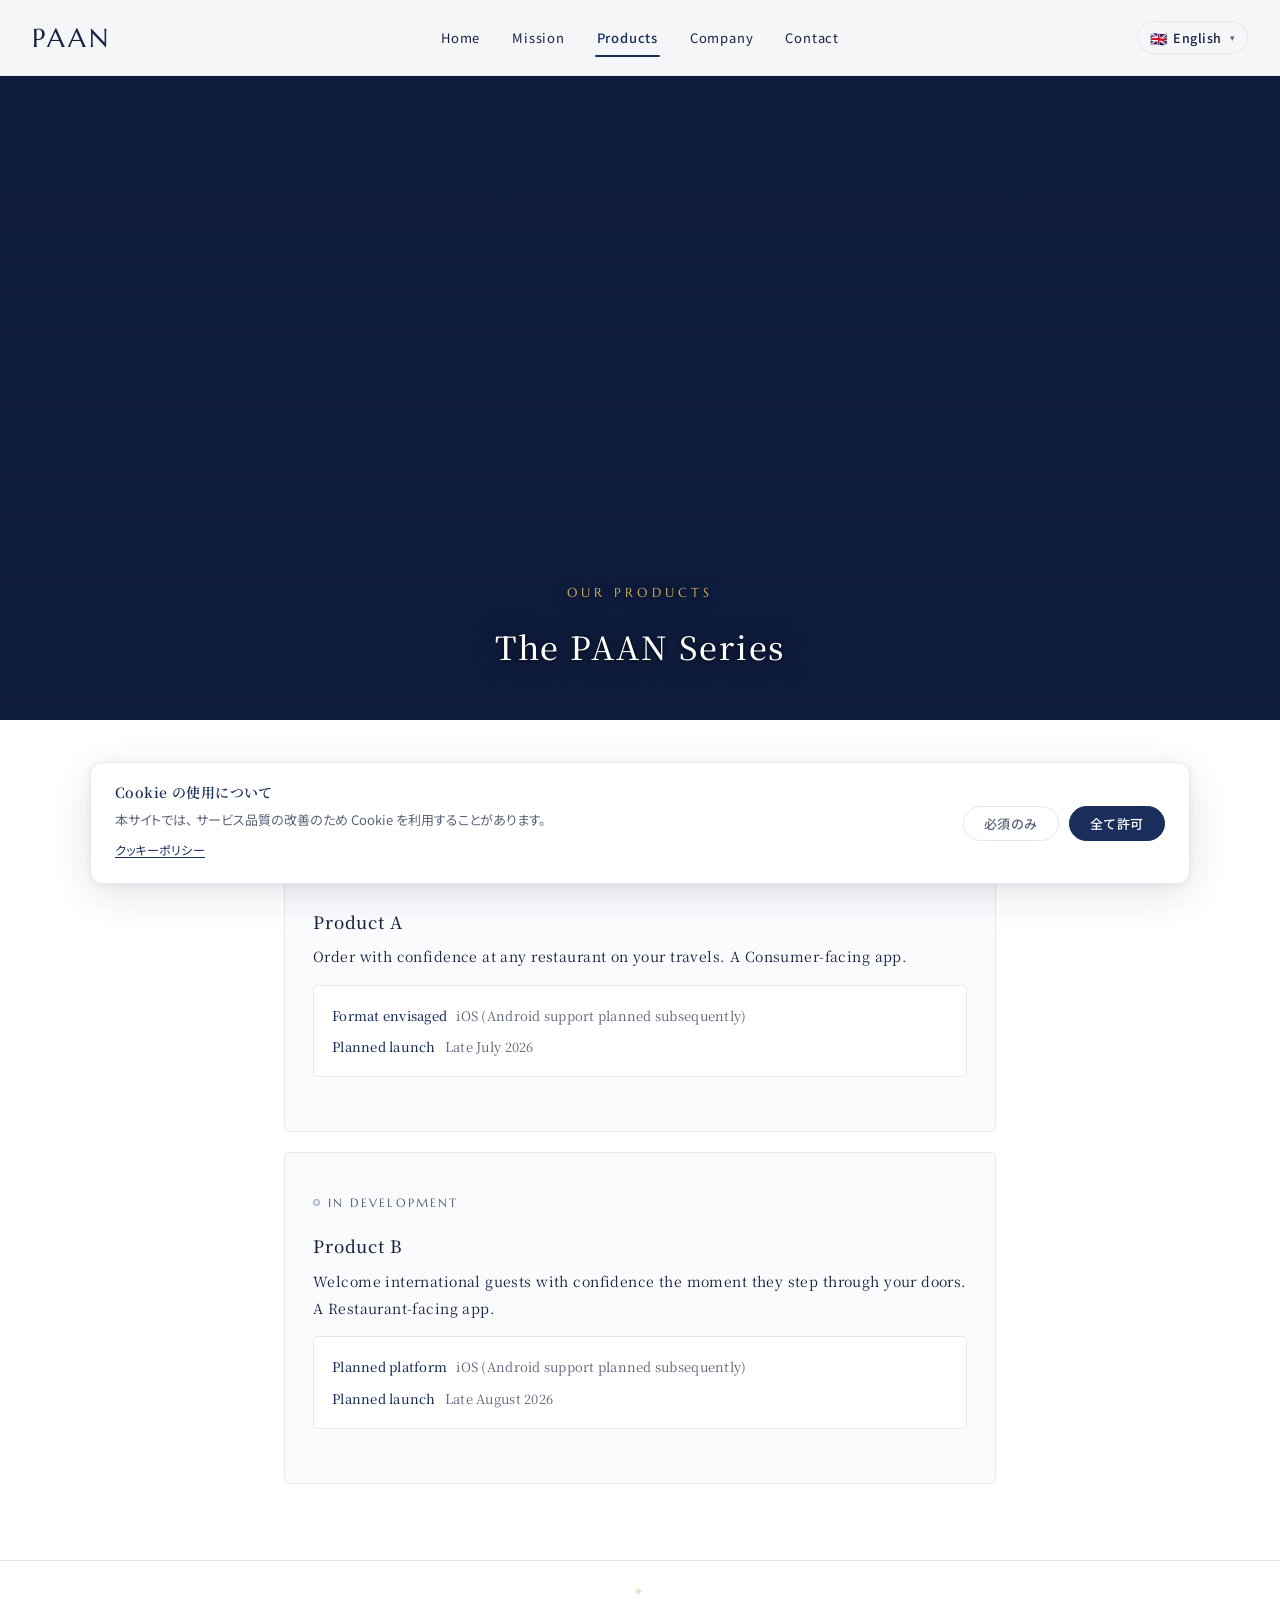
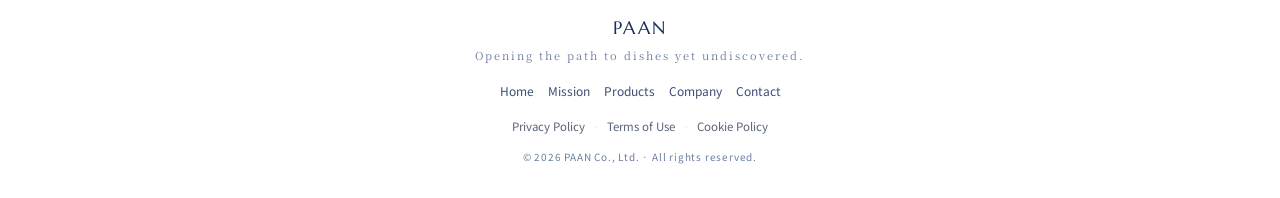
==== commit d4d82ce3: "v44: i18n display fallback ja to en for unsupported browser langs (root URL stays ja, SEO intact), b" ====
--- a/brand.html
+++ b/brand.html
@@ -59,10 +59,10 @@
 <meta name="twitter:card" content="summary_large_image">
 <meta name="twitter:image" content="https://www.paan.co.jp/og/og-ja.png">
 
-<link rel="icon" type="image/png" sizes="32x32" href="/favicon-32.png?v=42">
-<link rel="icon" type="image/png" sizes="16x16" href="/favicon-16.png?v=42">
-<link rel="shortcut icon" href="/favicon.ico?v=42">
-<link rel="apple-touch-icon" sizes="180x180" href="/apple-touch-icon.png?v=42">
+<link rel="icon" type="image/png" sizes="32x32" href="/favicon-32.png?v=44">
+<link rel="icon" type="image/png" sizes="16x16" href="/favicon-16.png?v=44">
+<link rel="shortcut icon" href="/favicon.ico?v=44">
+<link rel="apple-touch-icon" sizes="180x180" href="/apple-touch-icon.png?v=44">
 <link rel="manifest" href="/site.webmanifest">
 
 <!-- v30.33: hero image preload for LCP -->
@@ -74,8 +74,8 @@
 <link rel="preconnect" href="https://fonts.gstatic.com" crossorigin>
 <link href="https://fonts.googleapis.com/css2?family=Marcellus&family=Playfair+Display:wght@400;500;600&family=Noto+Serif+JP:wght@400;500&family=Noto+Sans+JP:wght@400;500;700&display=swap" rel="stylesheet">
 
-<link rel="stylesheet" href="/style.css?v=42">
-<link rel="stylesheet" href="/cookie-consent.css?v=42">
+<link rel="stylesheet" href="/style.css?v=44">
+<link rel="stylesheet" href="/cookie-consent.css?v=44">
 <script src="/i18n.js" defer></script>
 <script src="/header-footer.js" defer></script>
 <script src="/paan-anim.js" defer></script>
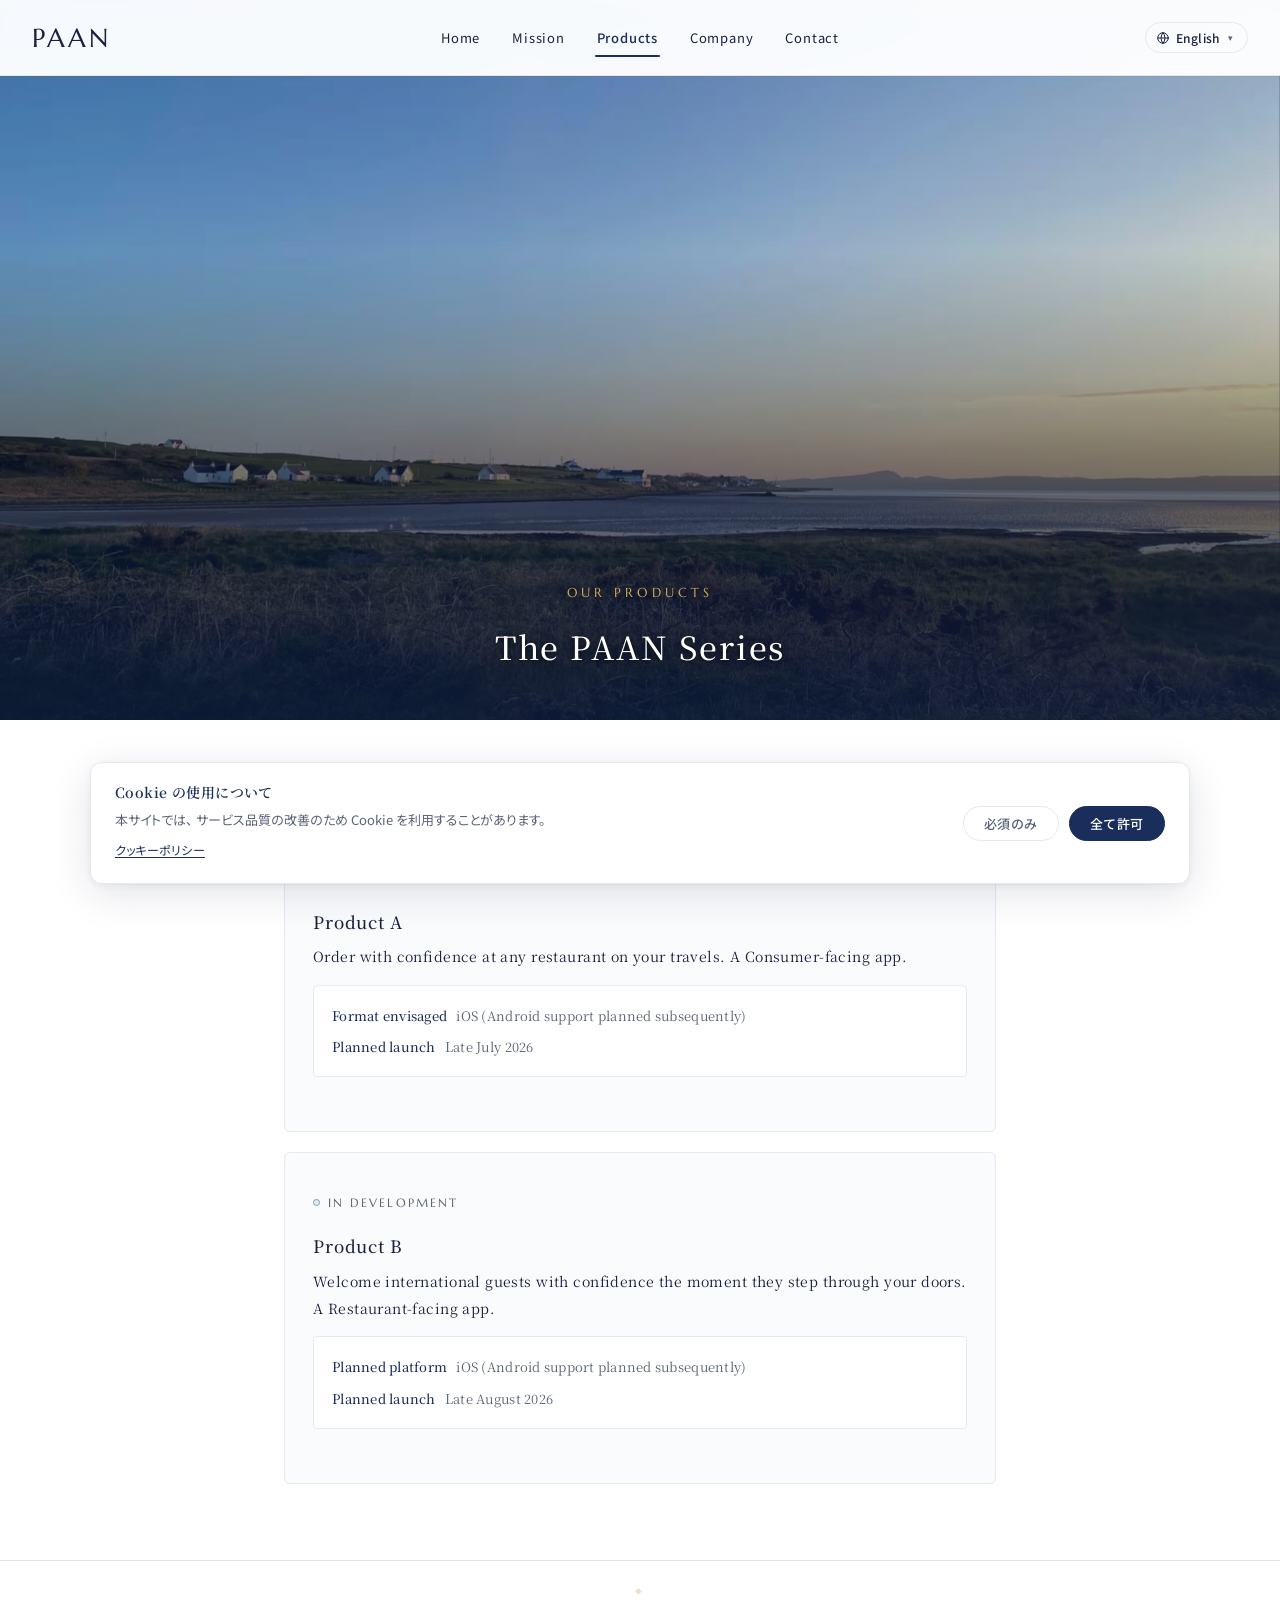
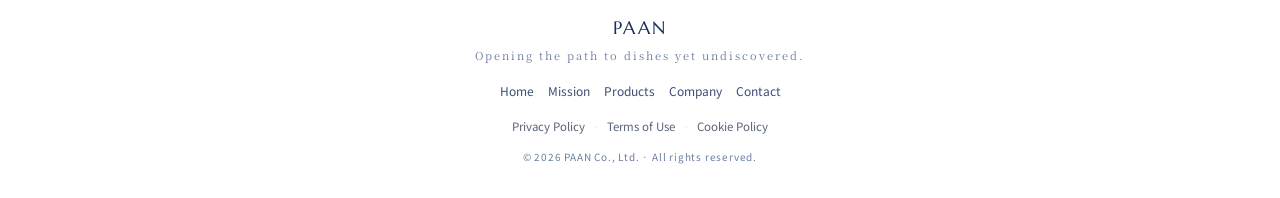
==== commit c8e53fed: "v45: SEO for founder name query - add 乾 禄三郎 to message page title (13 langs + static), add personal " ====
--- a/brand.html
+++ b/brand.html
@@ -96,6 +96,7 @@
     {
       "@type": "Person",
       "name": "乾 禄三郎",
+      "sameAs": [ "https://www.facebook.com/roku.inui", "https://www.linkedin.com/in/roku-inui", "https://www.kushinobo.co.jp/recruit.html" ],
       "alternateName": "Rokusaburo INUI",
       "jobTitle": "代表取締役 / CEO"
     },
--- a/style.css
+++ b/style.css
@@ -150,25 +150,27 @@
   background:transparent;
   border:1px solid var(--paan-line);
   border-radius:999px;
-  padding:6px 12px;
+  padding:6px 14px 6px 10px;
   font-family:'Noto Sans JP', sans-serif;
-  font-size:12.5px;
+  font-size:13px;
   color:var(--paan-ink);
   cursor:pointer;
   transition:all 0.15s;
 }
 
 .mp-locale-button:hover {
-  border-color:var(--paan-primary-soft);
+  border-color:var(--paan-primary);
   background:var(--paan-card);
 }
 
 .mp-locale-flag {
-  font-size:14px;
+  display:inline-flex;
+  align-items:center;
   line-height:1;
 }
 
 .mp-locale-name {
+  font-size:12px;
   font-weight:500;
   letter-spacing:0.04em;
 }
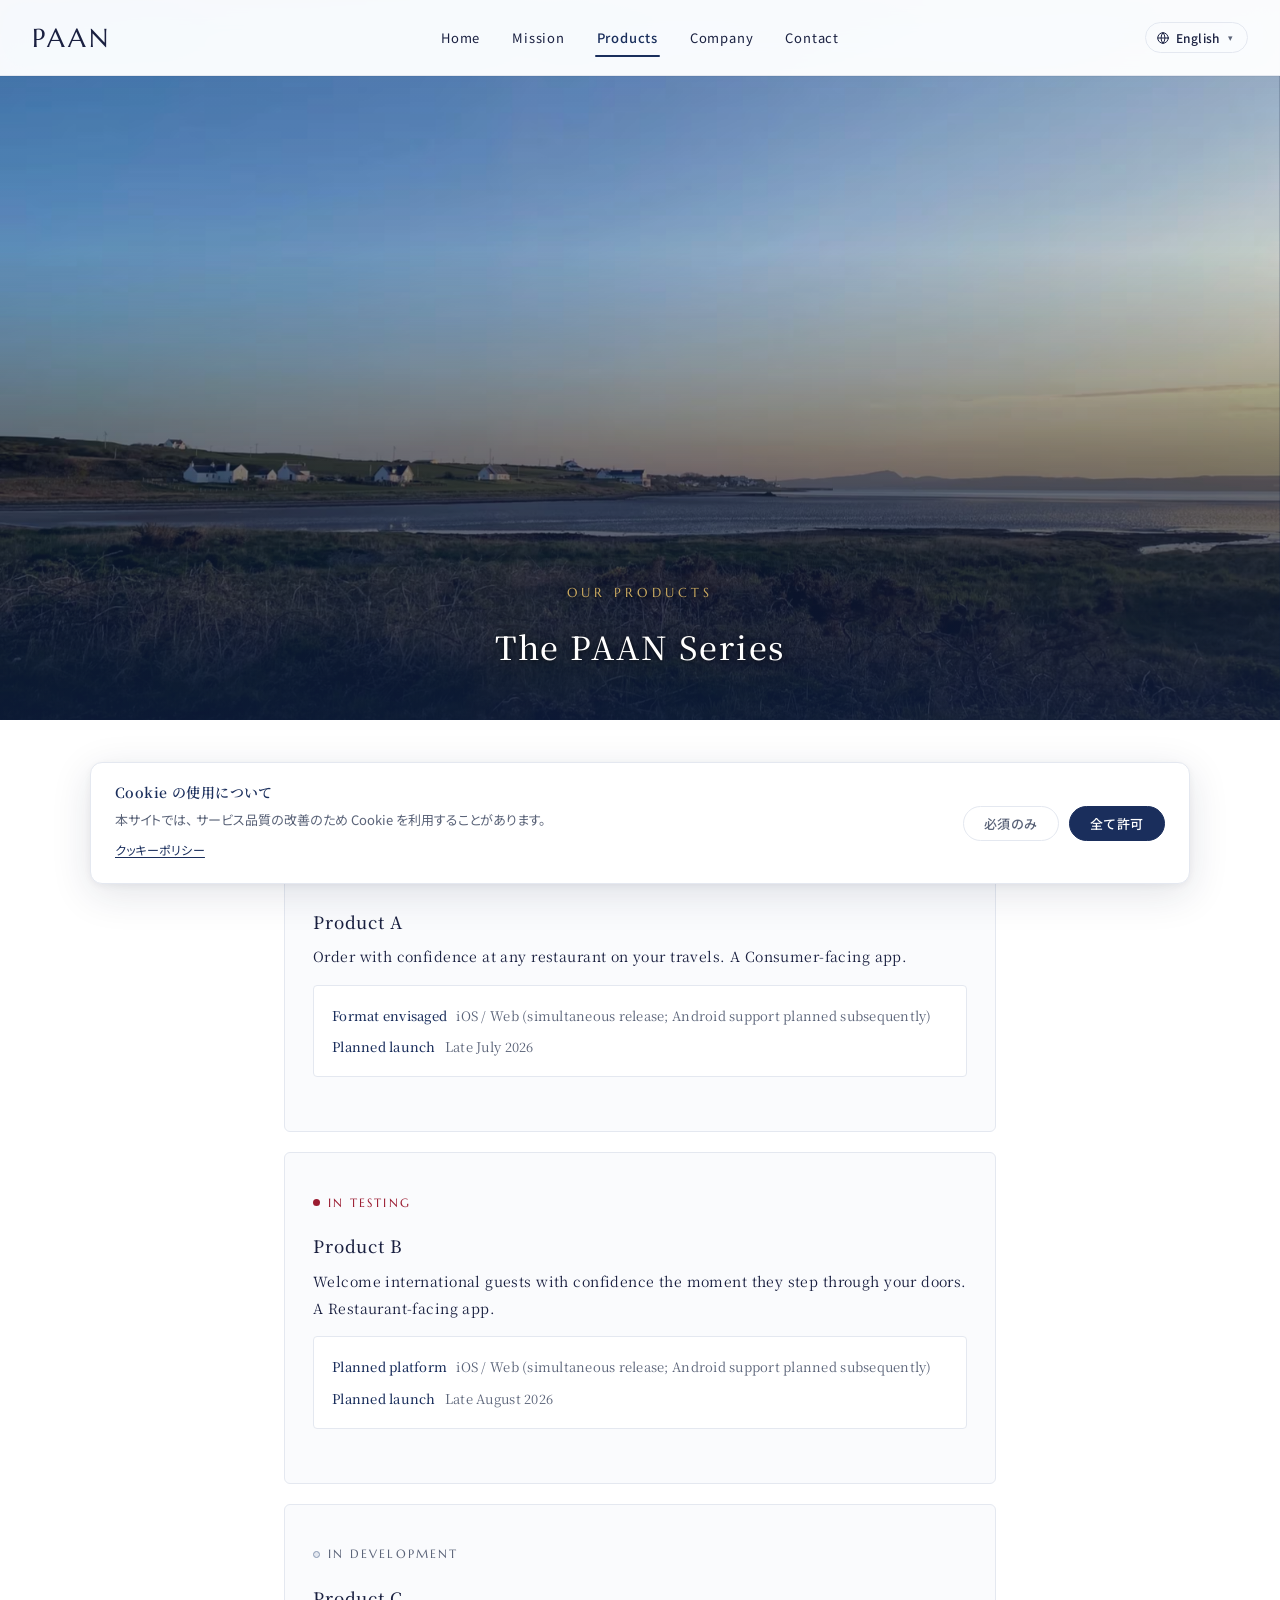
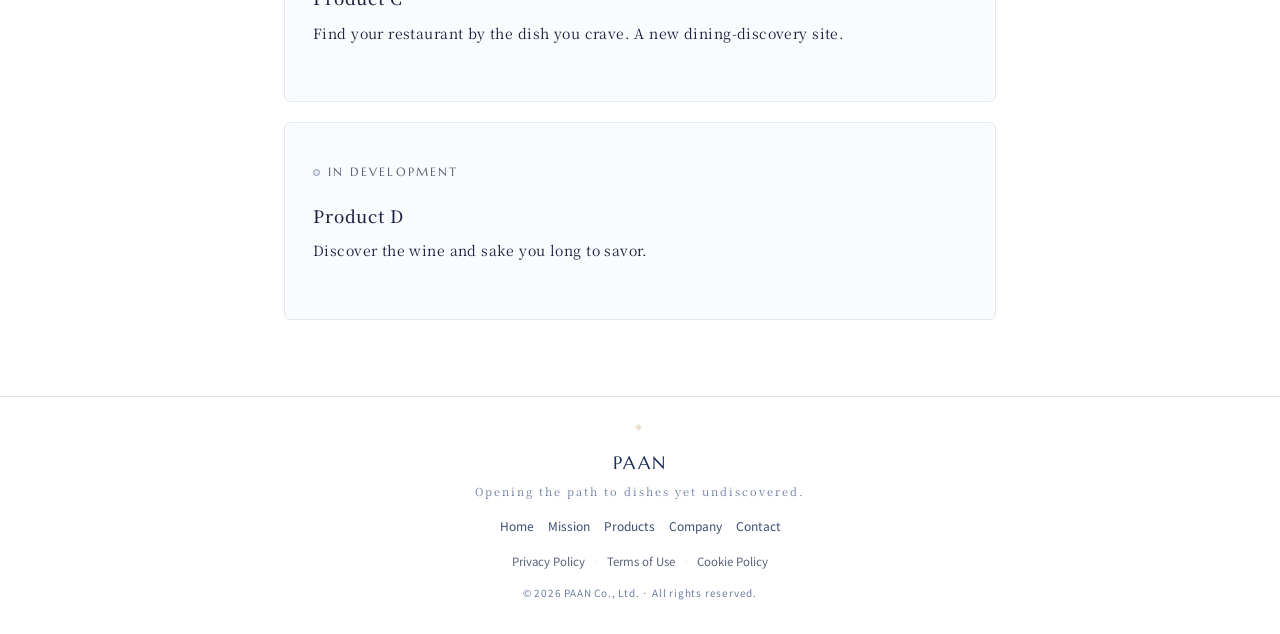
==== commit 4118b3d7: "プロダクト更新: B=テスト中、A/B=iOS/Web同時リリース、C・D追加 Co-Authored-By: Claude Opus 4.8 (1M context) <noreply@anthro" ====
--- a/brand.html
+++ b/brand.html
@@ -177,9 +177,9 @@
     </article>
 
     <article class="brand-card">
-      <div class="brand-card-status">
-        <span class="status-dot status-dot-soon" aria-hidden="true"></span>
-        <span data-i18n="page.brand.others_status">開発中</span>
+      <div class="brand-card-status brand-card-status--testing">
+        <span class="status-dot status-dot-testing" aria-hidden="true"></span>
+        <span data-i18n="page.brand.others_status">テスト中</span>
       </div>
 
       <h3 class="brand-card-name-sm" data-i18n="page.brand.others_name">プロダクトB</h3>
@@ -192,6 +192,32 @@
         </ul>
       </div>
     </article>
+
+    <article class="brand-card">
+      <div class="brand-card-status">
+        <span class="status-dot status-dot-soon" aria-hidden="true"></span>
+        <span data-i18n="page.brand.productc_status">開発中</span>
+      </div>
+
+      <h3 class="brand-card-name-sm" data-i18n="page.brand.productc_name">プロダクトC</h3>
+
+      <div class="brand-card-body">
+        <p data-i18n="page.brand.productc_desc"></p>
+      </div>
+    </article>
+
+    <article class="brand-card">
+      <div class="brand-card-status">
+        <span class="status-dot status-dot-soon" aria-hidden="true"></span>
+        <span data-i18n="page.brand.productd_status">開発中</span>
+      </div>
+
+      <h3 class="brand-card-name-sm" data-i18n="page.brand.productd_name">プロダクトD</h3>
+
+      <div class="brand-card-body">
+        <p data-i18n="page.brand.productd_desc"></p>
+      </div>
+    </article>
   </section>
 
 </main>
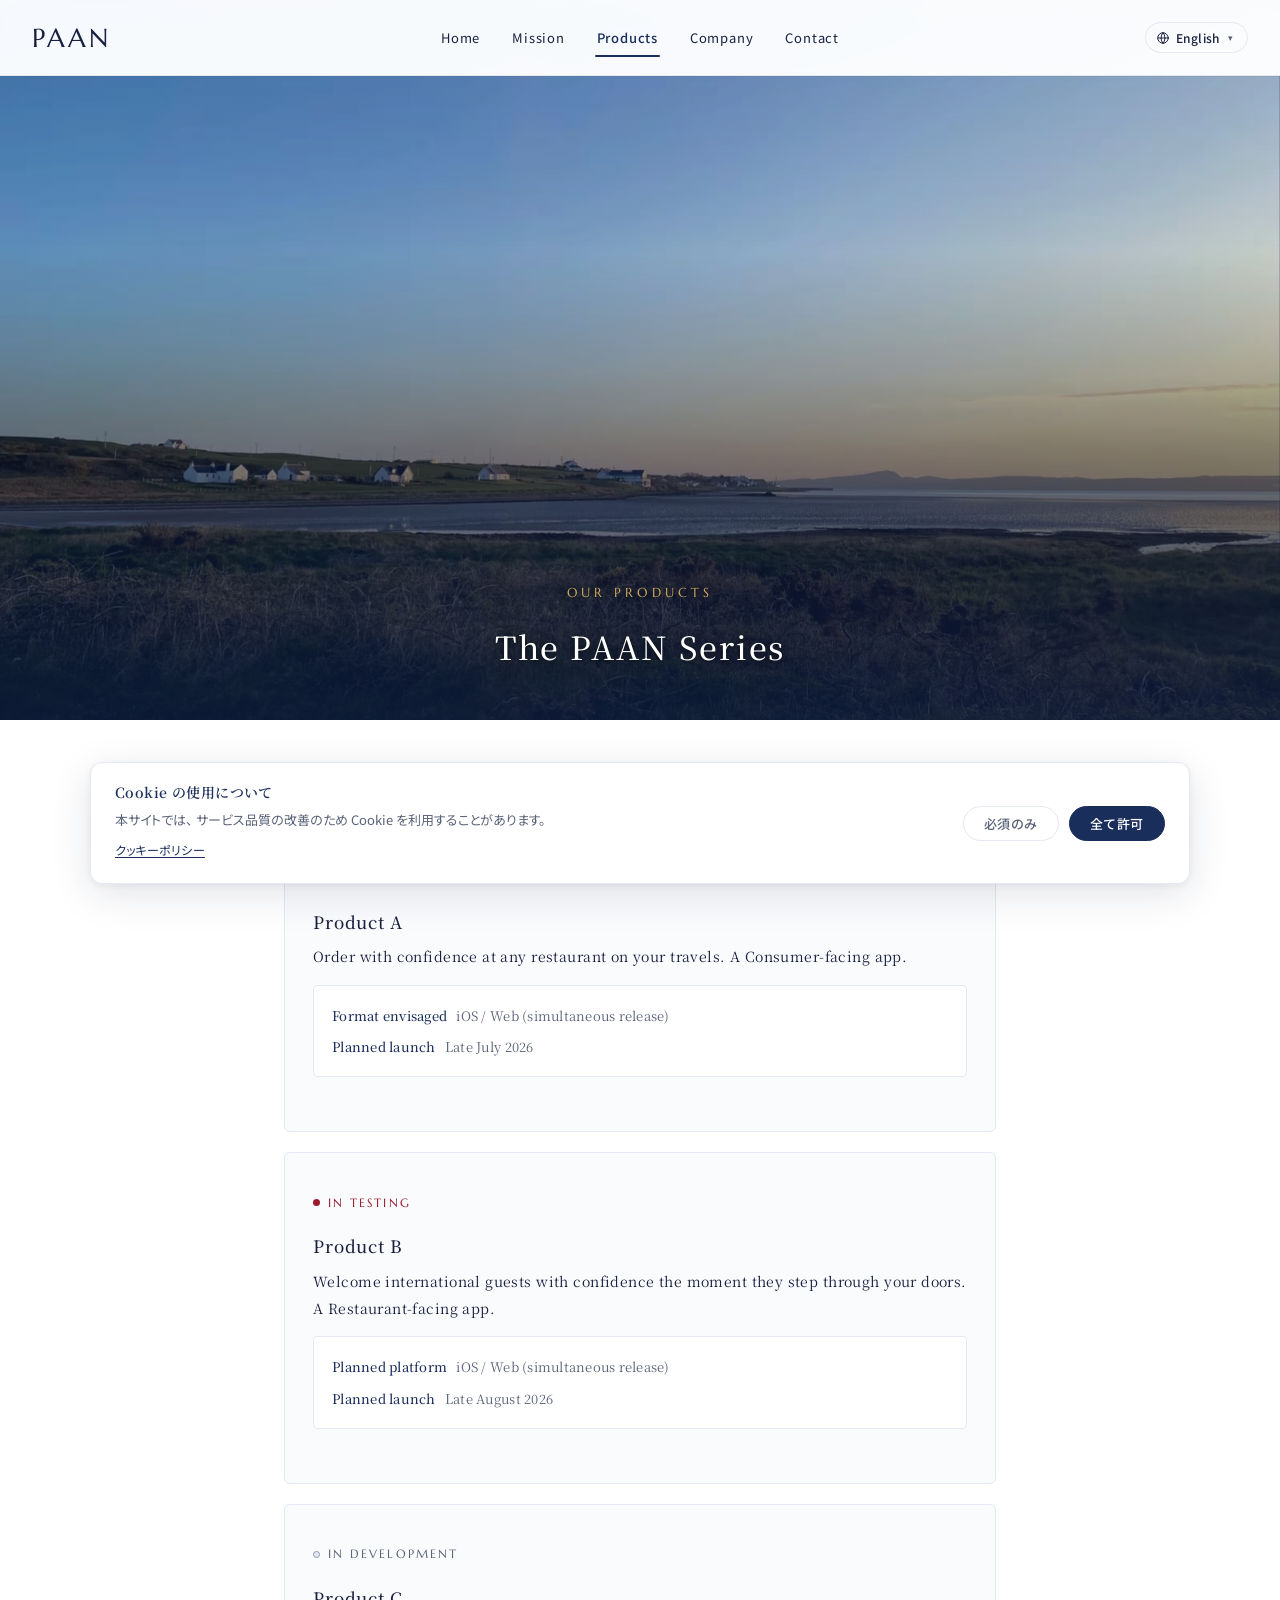
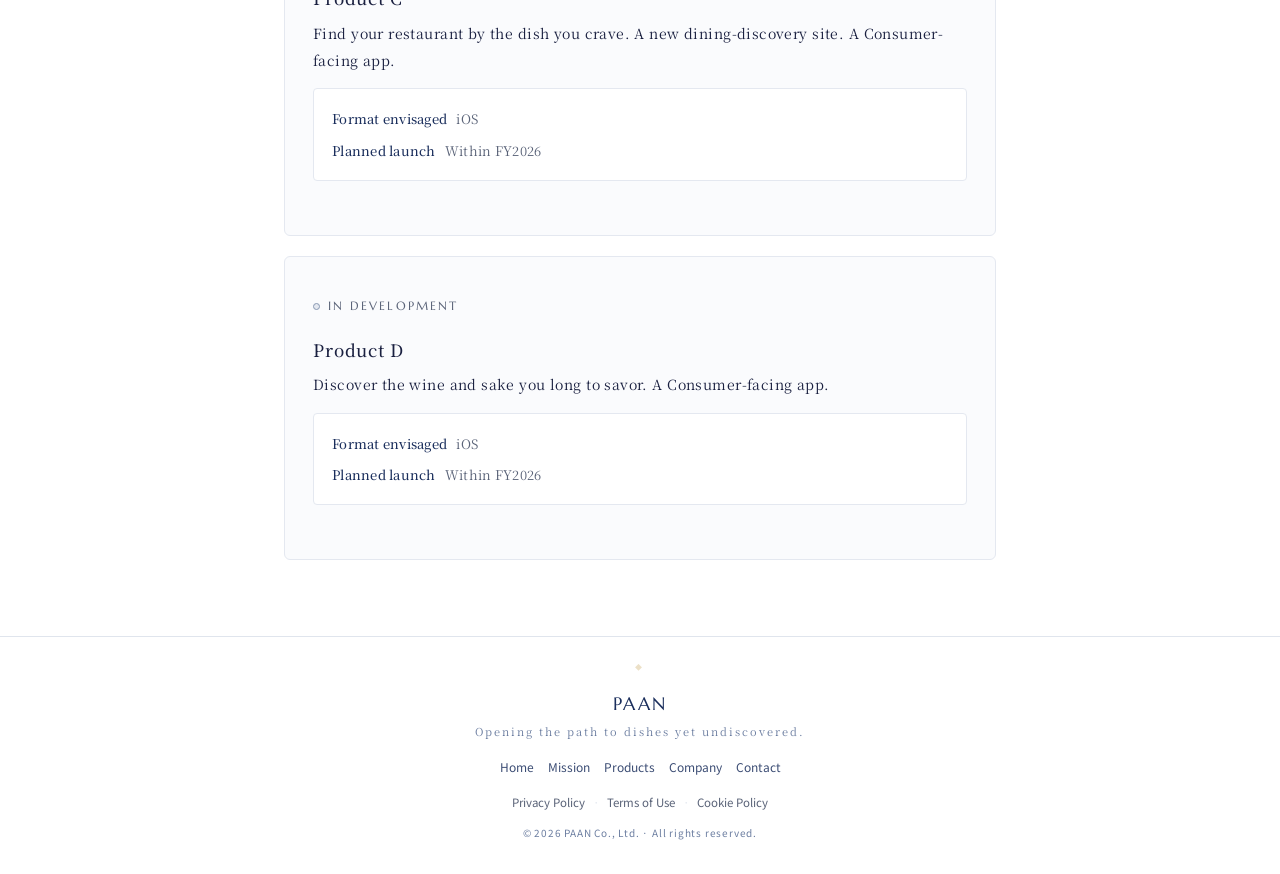
==== commit 278062d4: "プロダクト更新: A/BのAndroid記載削除、C・DにConsumer向け/iOS/2026年度中を追加 Co-Authored-By: Claude Opus 4.8 (1M context) " ====
--- a/brand.html
+++ b/brand.html
@@ -203,6 +203,10 @@
 
       <div class="brand-card-body">
         <p data-i18n="page.brand.productc_desc"></p>
+        <ul class="brand-features">
+          <li><strong data-i18n="page.brand.productc_feature_form_label">想定提供形態</strong> <span data-i18n="page.brand.productc_feature_form_value"></span></li>
+          <li><strong data-i18n="page.brand.productc_feature_launch_label">公開予定</strong> <span data-i18n="page.brand.productc_feature_launch_value"></span></li>
+        </ul>
       </div>
     </article>
 
@@ -216,6 +220,10 @@
 
       <div class="brand-card-body">
         <p data-i18n="page.brand.productd_desc"></p>
+        <ul class="brand-features">
+          <li><strong data-i18n="page.brand.productd_feature_form_label">想定提供形態</strong> <span data-i18n="page.brand.productd_feature_form_value"></span></li>
+          <li><strong data-i18n="page.brand.productd_feature_launch_label">公開予定</strong> <span data-i18n="page.brand.productd_feature_launch_value"></span></li>
+        </ul>
       </div>
     </article>
   </section>
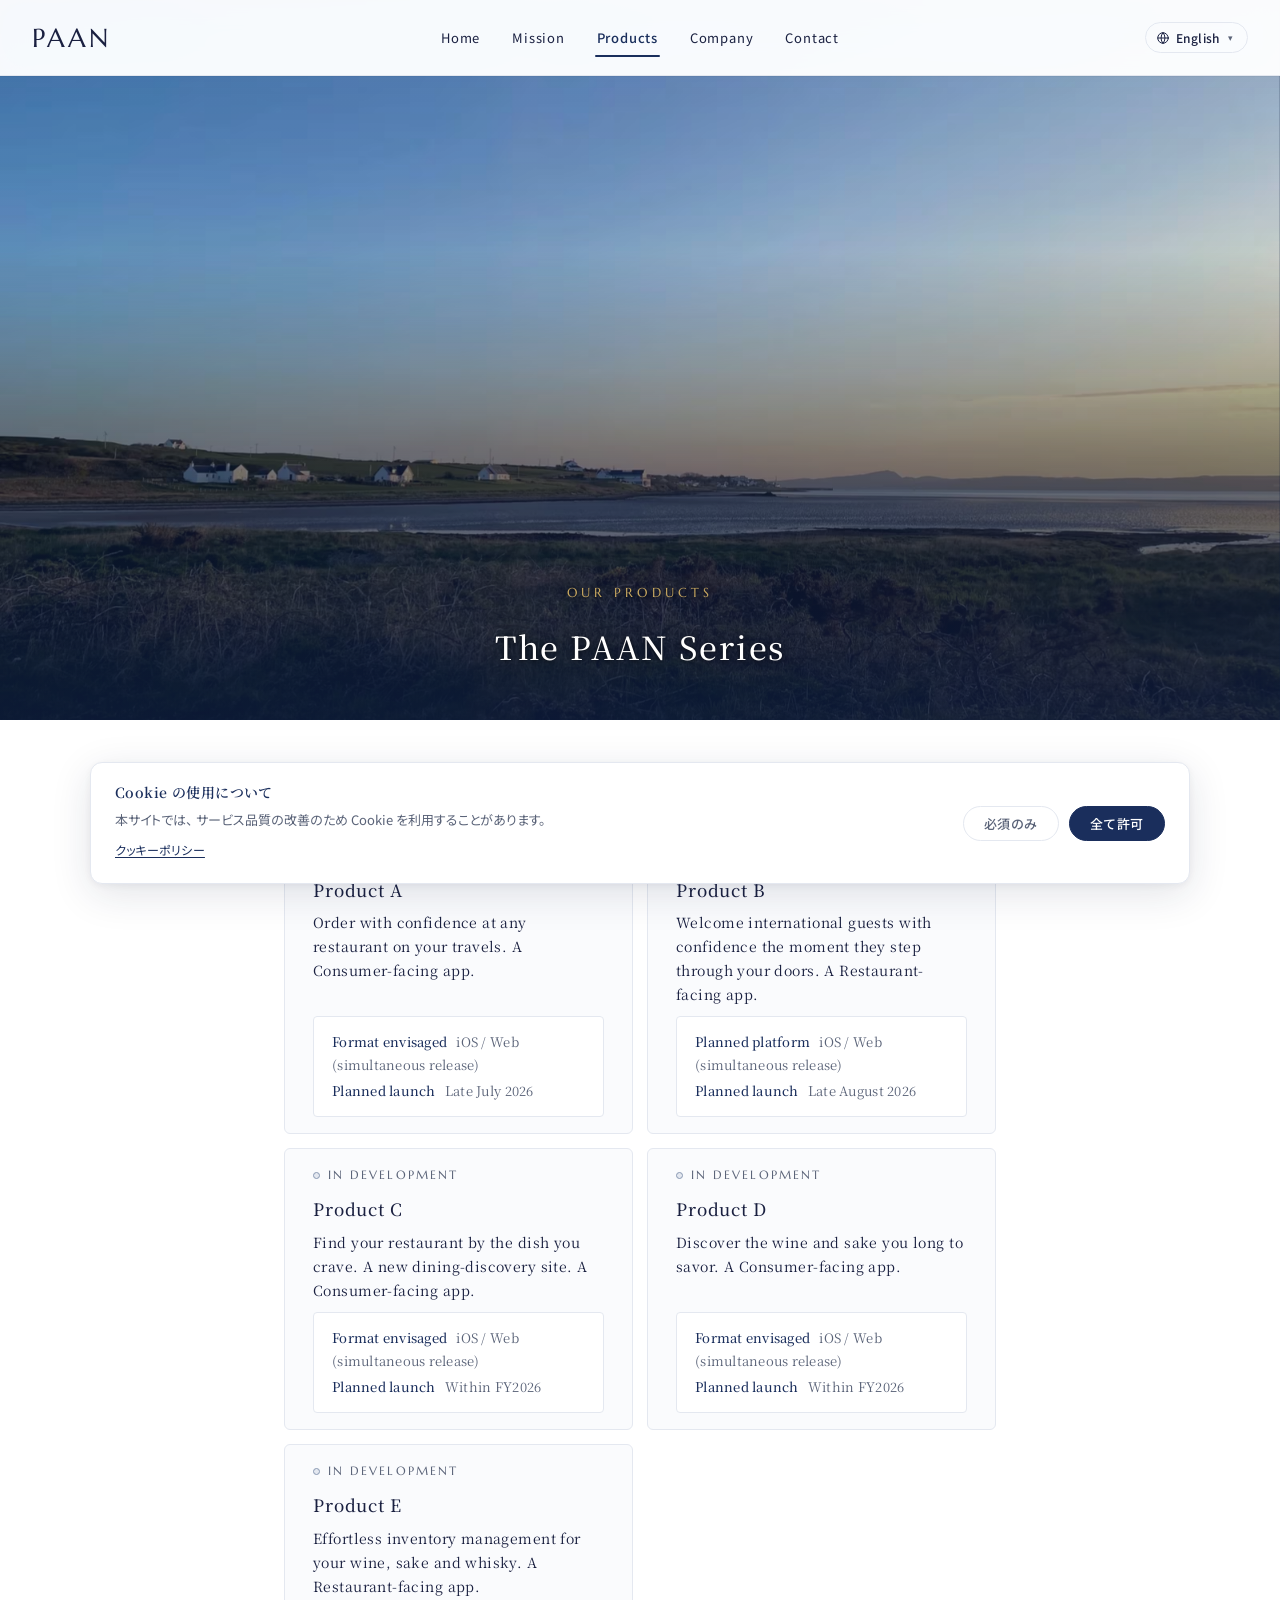
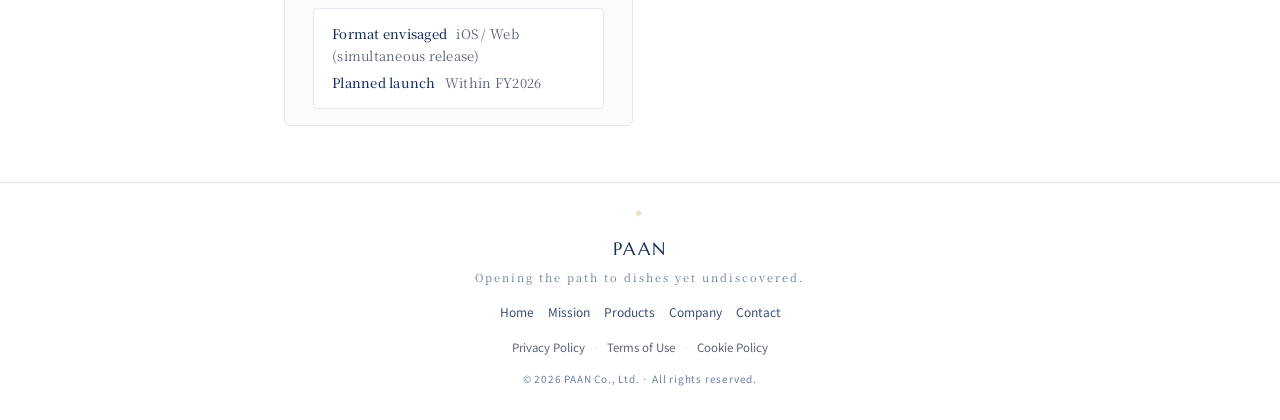
==== commit 96431026: "プロダクトE追加、C/DをiOS/Web同時に変更、カードを2列グリッド化 Co-Authored-By: Claude Opus 4.8 (1M context) <noreply@anthropi" ====
--- a/brand.html
+++ b/brand.html
@@ -159,6 +159,7 @@
   <section class="info-section anim-reveal">
     <h2 class="info-h" data-i18n="page.brand.first_h">プロダクト</h2>
 
+    <div class="brand-grid">
     <article class="brand-card">
       <div class="brand-card-status brand-card-status--testing">
         <span class="status-dot status-dot-testing" aria-hidden="true"></span>
@@ -226,6 +227,24 @@
         </ul>
       </div>
     </article>
+
+    <article class="brand-card">
+      <div class="brand-card-status">
+        <span class="status-dot status-dot-soon" aria-hidden="true"></span>
+        <span data-i18n="page.brand.producte_status">開発中</span>
+      </div>
+
+      <h3 class="brand-card-name-sm" data-i18n="page.brand.producte_name">プロダクトE</h3>
+
+      <div class="brand-card-body">
+        <p data-i18n="page.brand.producte_desc"></p>
+        <ul class="brand-features">
+          <li><strong data-i18n="page.brand.producte_feature_form_label">想定提供形態</strong> <span data-i18n="page.brand.producte_feature_form_value"></span></li>
+          <li><strong data-i18n="page.brand.producte_feature_launch_label">公開予定</strong> <span data-i18n="page.brand.producte_feature_launch_value"></span></li>
+        </ul>
+      </div>
+    </article>
+    </div>
   </section>
 
 </main>
--- a/style.css
+++ b/style.css
@@ -1360,13 +1360,31 @@
 /* ============================================
    BRAND PAGE
    ============================================ */
+.brand-grid {
+  display:grid;
+  grid-template-columns:repeat(2, 1fr);
+  gap:14px;
+  align-items:stretch;
+}
+@media (max-width:680px) {
+  .brand-grid { grid-template-columns:1fr; }
+}
+
 .brand-card {
   background:var(--paan-card);
   border:1px solid var(--paan-line);
   border-radius:6px;
-  padding:32px 28px;
-  margin-bottom:20px;
-}
+  padding:16px 28px;
+  margin-bottom:14px;
+}
+
+.brand-grid .brand-card {
+  margin-bottom:0;
+  display:flex;
+  flex-direction:column;
+}
+.brand-grid .brand-card-body { display:flex; flex-direction:column; flex:1; }
+.brand-grid .brand-features { margin-top:auto; }
 
 /* MENU-PAAN テーマカラーバリアント (= ボルドー基調)
    左側に2pxのアクセント帯を入れて、 ブランドの存在を視覚的に明示 */
@@ -1404,7 +1422,7 @@
   letter-spacing:0.18em;
   text-transform:uppercase;
   color:var(--paan-ink-mid);
-  margin-bottom:18px;
+  margin-bottom:9px;
 }
 
 .status-dot {
@@ -1478,13 +1496,13 @@
 .brand-card-body {
   font-family:'Noto Serif JP', serif;
   font-size:14px;
-  line-height:1.95;
+  line-height:1.7;
   color:var(--paan-ink);
-  margin-bottom:22px;
+  margin-bottom:0;
   letter-spacing:0.03em;
 }
 
-.brand-card-body p { margin-bottom:14px; }
+.brand-card-body p { margin-bottom:10px; }
 .brand-card-body p:last-child { margin-bottom:0; }
 
 .brand-card-body strong {
@@ -1496,16 +1514,16 @@
   list-style:none;
   background:#FFFFFF;
   border:1px solid var(--paan-line);
-  padding:14px 18px;
-  margin-top:14px;
+  padding:12px 18px;
+  margin-top:10px;
   border-radius:4px;
 }
 
 .brand-features li {
   font-size:13px;
-  line-height:1.95;
+  line-height:1.7;
   color:var(--paan-ink-mid);
-  padding:3px 0;
+  padding:2px 0;
   letter-spacing:0.02em;
 }
 
